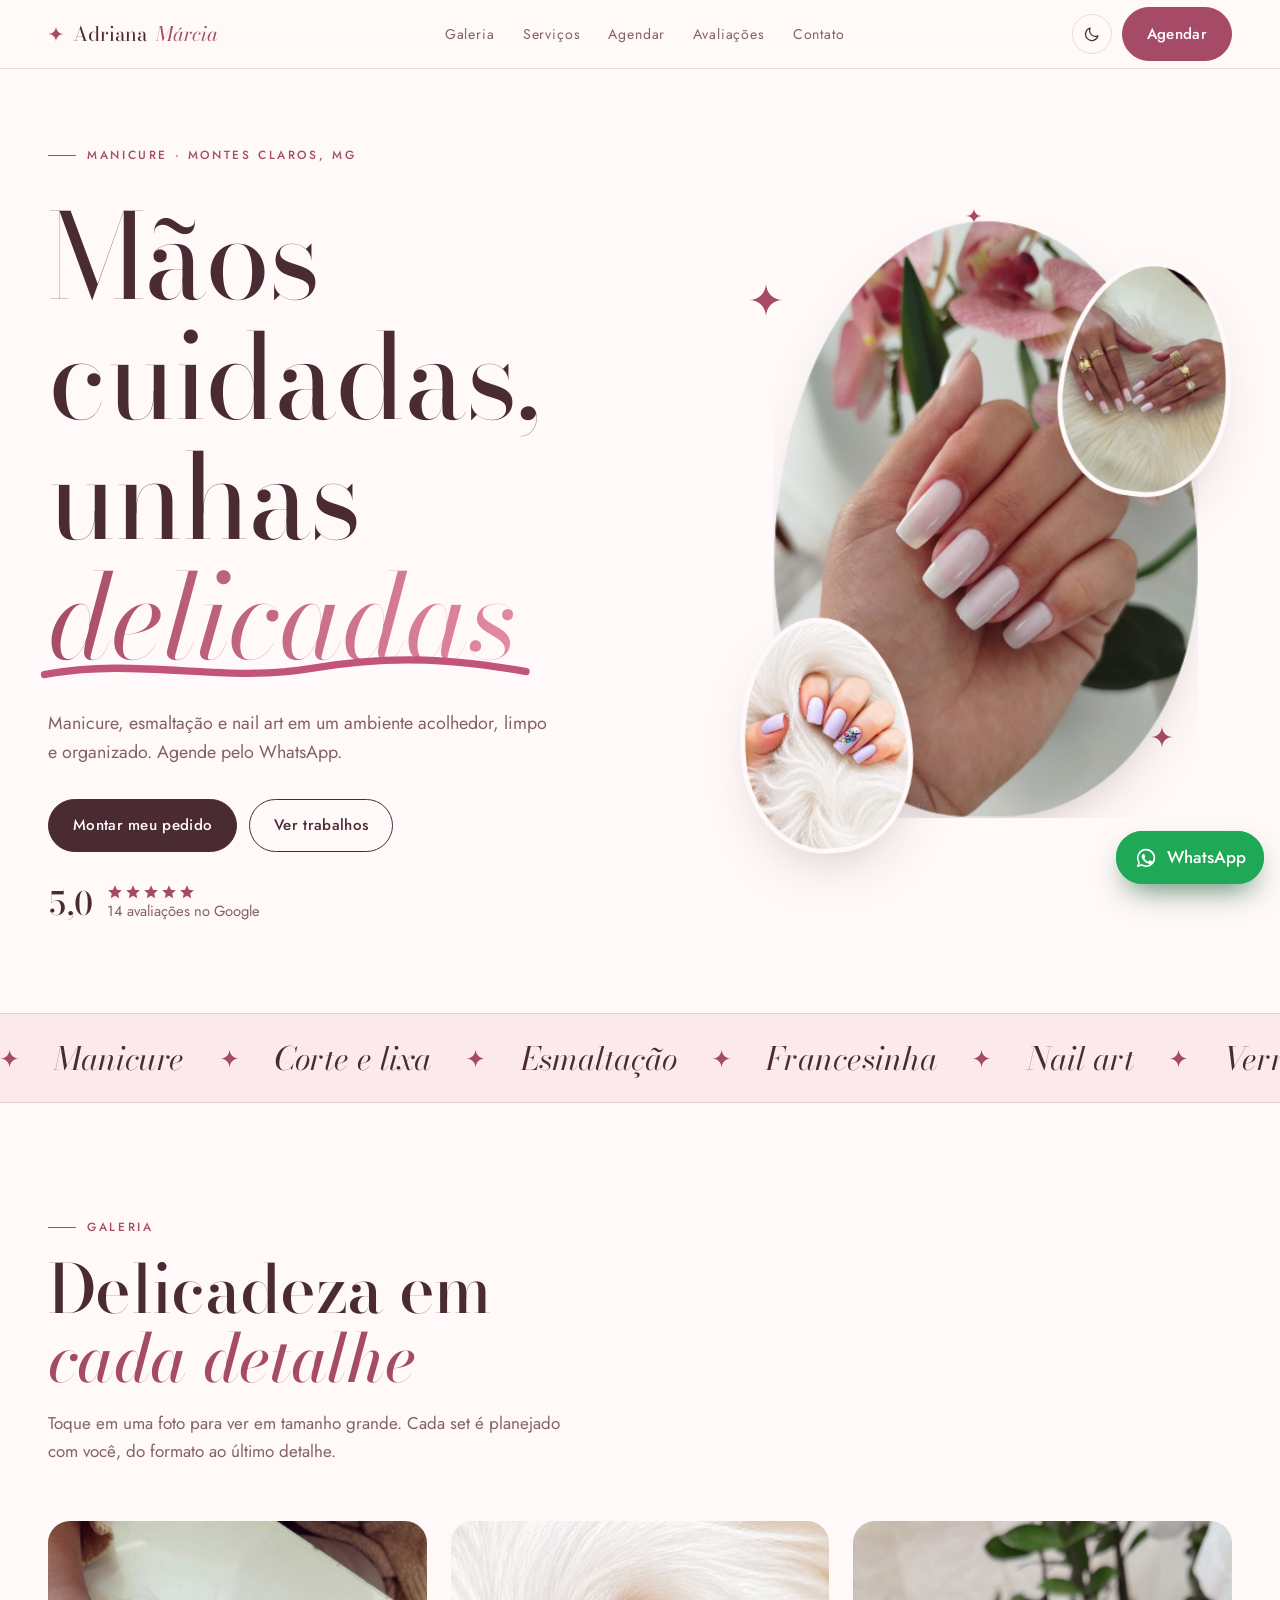
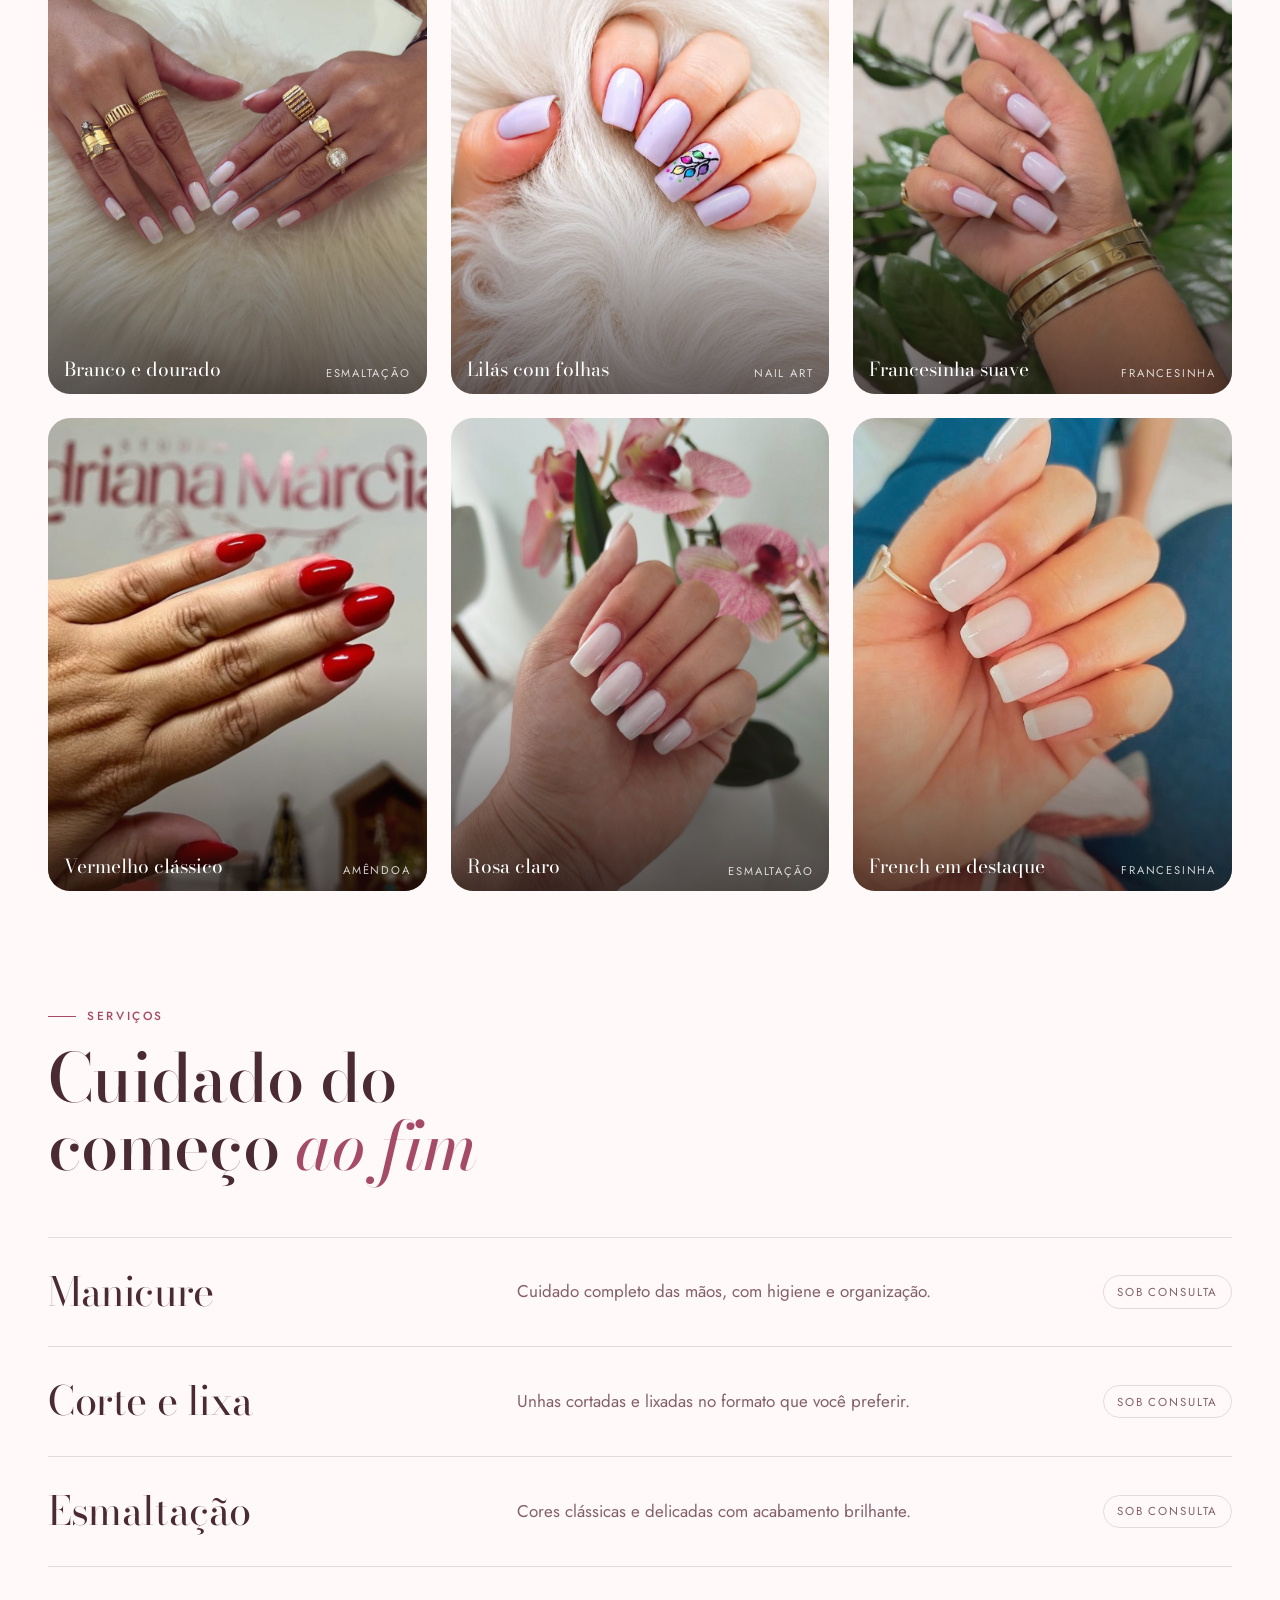
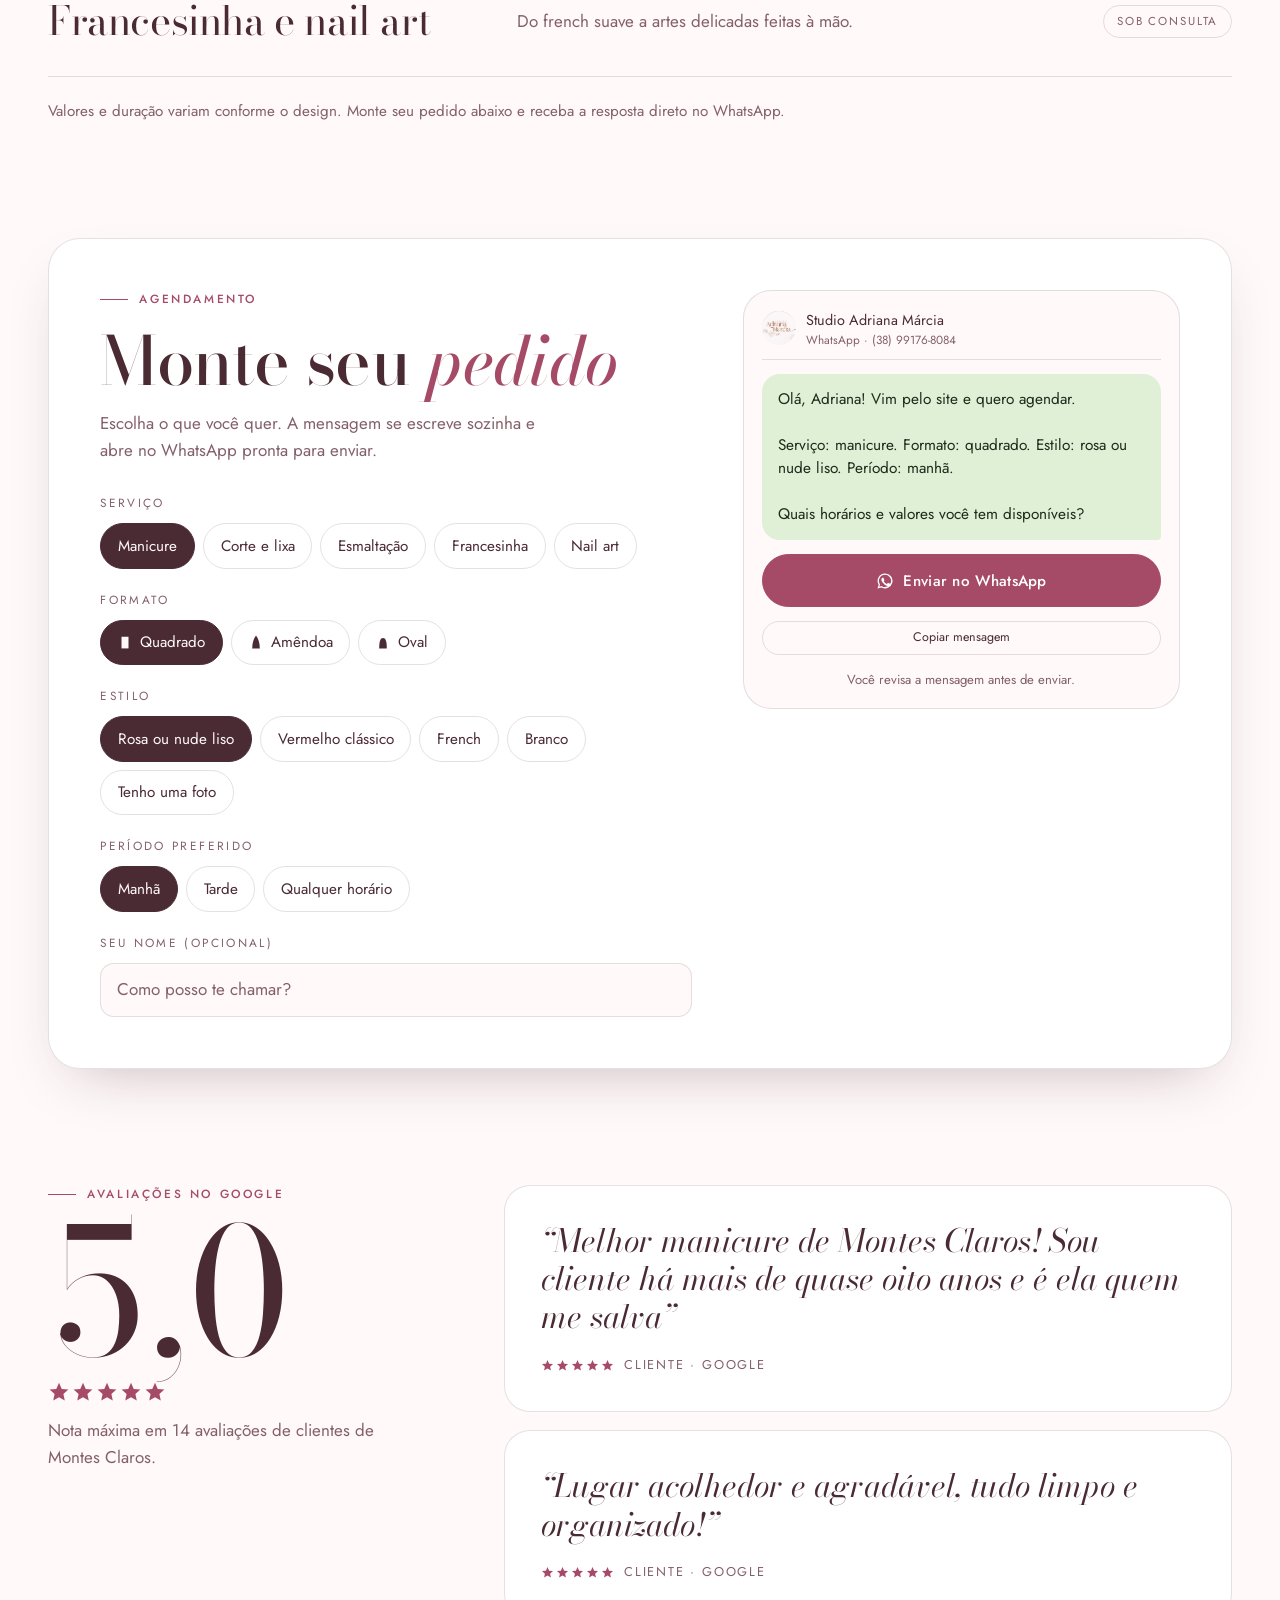
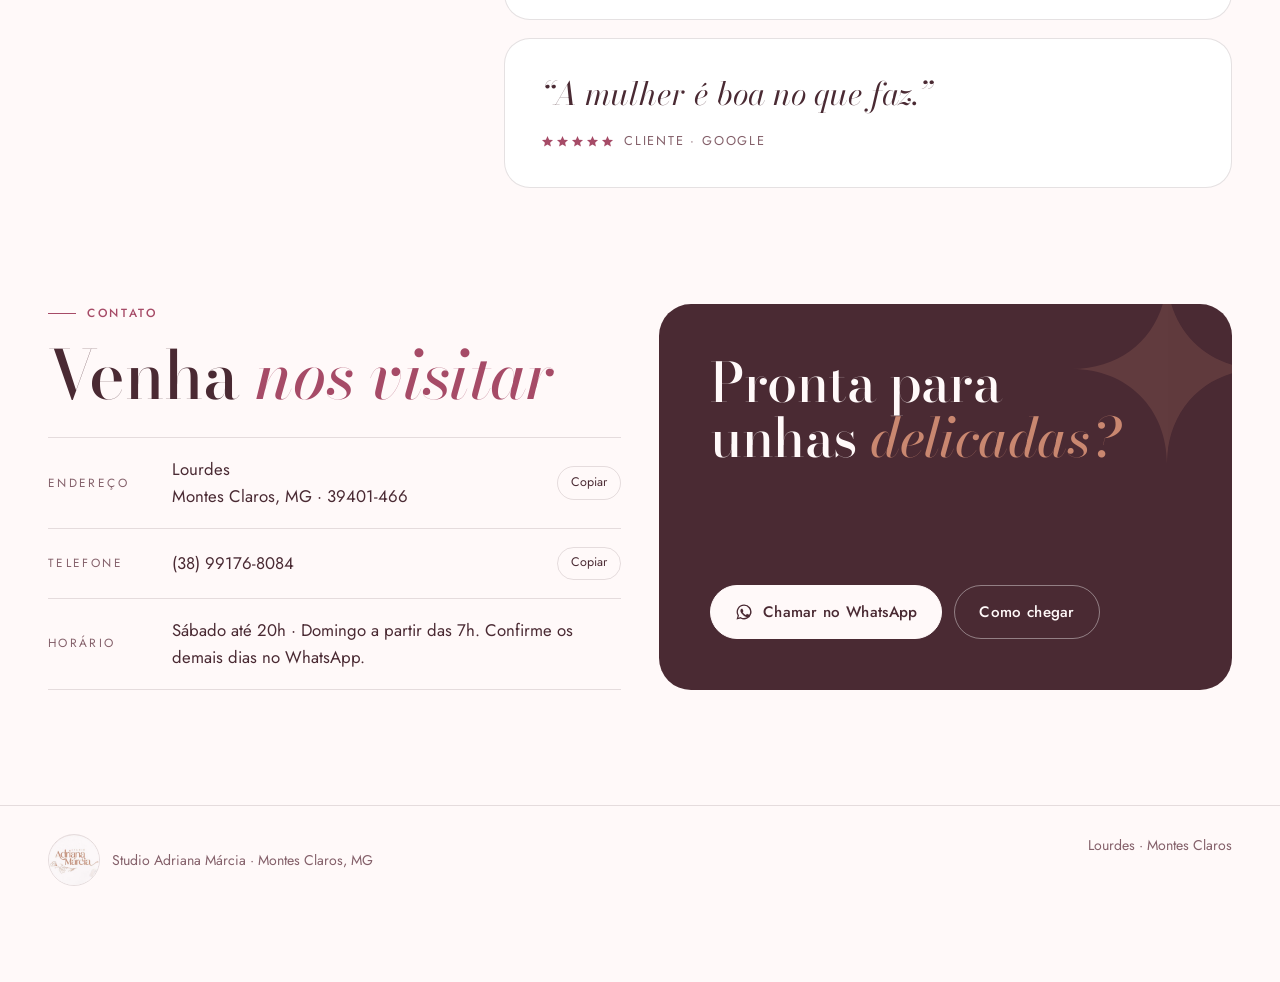
==== adriana-marcia/index.html @ 4bdb889f "Adiciona site Studio Adriana Márcia Co-Authored-By: Claude Sonnet 5.5 <noreply@anthropic.com> Claude" ====
<!doctype html>
<html lang="pt-BR">
<head>
<meta charset="utf-8">
<meta name="viewport" content="width=device-width,initial-scale=1,viewport-fit=cover">
<meta name="description" content="Studio Adriana Márcia em Lourdes, Montes Claros, MG. Manicure, corte e lixa, esmaltação e nail art. Agende pelo WhatsApp.">
<style>:root{color-scheme:light;padding-top:env(safe-area-inset-top,0px);padding-bottom:env(safe-area-inset-bottom,0px)}body{margin:0;font:14px system-ui,sans-serif}img{max-width:100%}[hidden]{display:none!important}</style>
<title>Studio Adriana Márcia</title>
<link rel="preconnect" href="https://fonts.googleapis.com">
<link rel="preconnect" href="https://fonts.gstatic.com" crossorigin>
<link rel="stylesheet" href="https://fonts.googleapis.com/css2?family=Bodoni+Moda:ital,opsz,wght@0,6..96,400..700;1,6..96,400..700&family=Jost:wght@300..600&display=swap">
<style>
/* Layout concept: vitrine editorial em tons de nude e ouro. Hero tipografico com retrato em formato amendoa (o formato das unhas), faixa em movimento, galeria, montador de pedido que abre o WhatsApp, avaliacoes reais e contato. */
:root{
  --bg:#FFF9F9;
  --bg-2:#FBE9EC;
  --card:#FFFFFF;
  --ink:#4A2A33;
  --muted:#84606A;
  --gold:#A64B67;
  --gold-soft:#C98770;
  --red:#C2547A;
  --line:rgba(74,42,51,.14);--ga:#A64B67;--gb:#E58BA6;
  --bubble:#DFF0D6;
  --bubble-ink:#1F2A1B;
  --shadow:0 24px 60px -28px rgba(74,42,51,.35);
  --f-display:'Bodoni Moda','Didot','Bodoni 72',Georgia,serif;
  --f-body:'Jost','Helvetica Neue',Arial,sans-serif;
  --gutter:clamp(16px,4vw,48px);
}
@media (prefers-color-scheme:dark){
  :root:not([data-theme="light"]){
    --bg:#24151A;--bg-2:#301D23;--card:#3A242B;--ink:#FFF3F4;--muted:#D9B9C0;
    --gold:#F0A8BD;--gold-soft:#D79B84;--red:#F08BA8;--line:rgba(255,243,244,.16);--ga:#F7C0CF;--gb:#F08BA8;
    --bubble:#274230;--bubble-ink:#E7F4E4;--shadow:0 24px 60px -28px rgba(0,0,0,.8);
    color-scheme:dark;
  }
}
:root[data-theme="dark"]{
  --bg:#24151A;--bg-2:#301D23;--card:#3A242B;--ink:#FFF3F4;--muted:#D9B9C0;
  --gold:#F0A8BD;--gold-soft:#D79B84;--red:#F08BA8;--line:rgba(255,243,244,.16);--ga:#F7C0CF;--gb:#F08BA8;
  --bubble:#274230;--bubble-ink:#E7F4E4;--shadow:0 24px 60px -28px rgba(0,0,0,.8);
  color-scheme:dark;
}

*{box-sizing:border-box}
html{scroll-behavior:smooth;scroll-padding-top:84px}
body{
  background:var(--bg);color:var(--ink);font-family:var(--f-body);font-size:17px;line-height:1.6;
  padding-inline:var(--gutter);overflow-x:clip;-webkit-font-smoothing:antialiased;
}
img{display:block}
a{color:inherit}
button{font:inherit;color:inherit;cursor:pointer}
:focus-visible{outline:2px solid var(--gold);outline-offset:3px;border-radius:6px}
.wrap{max-width:1200px;margin-inline:auto}
h1,h2,h3{font-family:var(--f-display);font-weight:500;line-height:1.02;margin:0;text-wrap:balance;letter-spacing:-.01em}
p{margin:0;text-wrap:pretty}
.eyebrow{font-size:.74rem;letter-spacing:.22em;text-transform:uppercase;color:var(--gold);font-weight:500;display:flex;align-items:center;gap:.7rem}
.eyebrow::before{content:"";width:28px;height:1px;background:currentColor}
.spark{width:1em;height:1em;fill:currentColor;flex:none}

/* ---------- header ---------- */
.top{
  position:sticky;top:env(safe-area-inset-top,0px);z-index:40;
  margin-inline:calc(var(--gutter) * -1);padding-inline:var(--gutter);
  background:color-mix(in srgb,var(--bg) 84%,transparent);
  -webkit-backdrop-filter:blur(14px);backdrop-filter:blur(14px);
  border-bottom:1px solid var(--line);
}
.top .wrap{display:flex;align-items:center;justify-content:space-between;gap:16px;min-height:68px}
.brand{font-family:var(--f-display);font-size:1.25rem;text-decoration:none;display:flex;align-items:center;gap:.55rem;white-space:nowrap}
.brand i{font-style:italic;color:var(--gold)}
.brand .spark{color:var(--gold);width:.8em;height:.8em}
nav{display:flex;gap:28px}
nav a{text-decoration:none;font-size:.88rem;letter-spacing:.06em;color:var(--muted);transition:color .2s}
nav a:hover{color:var(--ink)}
.actions{display:flex;align-items:center;gap:10px}
.icon-btn{width:40px;height:40px;border-radius:50%;border:1px solid var(--line);background:transparent;display:grid;place-items:center;transition:background .2s,transform .2s}
.icon-btn:hover{background:var(--bg-2);transform:rotate(18deg)}
.icon-btn svg{width:18px;height:18px;fill:none;stroke:currentColor;stroke-width:1.6;stroke-linecap:round;stroke-linejoin:round}
.btn{
  display:inline-flex;align-items:center;justify-content:center;gap:.6rem;
  padding:.85rem 1.5rem;border-radius:999px;border:1px solid var(--ink);
  background:var(--ink);color:var(--bg);text-decoration:none;font-weight:500;font-size:.95rem;letter-spacing:.02em;
  transition:transform .25s,background .25s,color .25s,box-shadow .25s;position:relative;overflow:hidden;
}
.btn:hover{transform:translateY(-2px);box-shadow:0 12px 26px -12px rgba(0,0,0,.5)}
.btn.ghost{background:transparent;color:var(--ink)}
.btn.ghost:hover{background:var(--ink);color:var(--bg)}
.btn.gold{background:var(--gold);border-color:var(--gold);color:#fff}
:root[data-theme="dark"] .btn.gold{color:#201313}
@media (prefers-color-scheme:dark){:root:not([data-theme="light"]) .btn.gold{color:#201313}}
.btn svg{width:18px;height:18px;fill:currentColor}
@media (max-width:760px){nav{display:none}}

/* ---------- hero ---------- */
.hero{
  display:grid;grid-template-columns:1.12fr .88fr;gap:clamp(28px,5vw,80px);align-items:center;
  padding-block:clamp(36px,6vw,84px) clamp(48px,7vw,96px);
}
.hero-copy{display:flex;flex-direction:column;gap:clamp(20px,3vw,32px);min-width:0}
h1{font-size:clamp(3.1rem,9.2vw,8rem);font-weight:400}
h1 em{font-style:italic;color:var(--gold);position:relative;display:inline-block;white-space:nowrap}
h1 em svg{position:absolute;left:-2%;bottom:-.08em;width:104%;height:.3em;overflow:visible;pointer-events:none}
h1 em path{stroke:var(--red);stroke-width:5;fill:none;stroke-linecap:round;stroke-dasharray:420;stroke-dashoffset:420;animation:draw 1.3s .9s cubic-bezier(.6,0,.2,1) forwards}
.lede{max-width:46ch;font-size:1.12rem;color:var(--muted)}
.cta-row{display:flex;flex-wrap:wrap;gap:12px}
.proof{display:flex;align-items:center;gap:14px;flex-wrap:wrap;font-size:.92rem;color:var(--muted)}
.proof b{font-family:var(--f-display);font-size:2rem;font-weight:500;color:var(--ink);line-height:1;font-variant-numeric:tabular-nums}
.stars{display:flex;gap:2px;color:var(--gold)}
.stars svg{width:16px;height:16px;fill:currentColor}

.stage{position:relative;aspect-ratio:4/5.1;width:100%;max-width:500px;justify-self:center;--px:0;--py:0}
.almond{border-radius:50% 50% 46% 46% / 58% 58% 42% 42%;overflow:hidden}
.stage .main{
  position:absolute;inset:0 7% 5% 7%;box-shadow:var(--shadow);background:var(--bg-2);
  transform:translate3d(calc(var(--px) * 8px),calc(var(--py) * 8px),0);
}
.stage .main img{width:100%;height:100%;object-fit:cover;object-position:56% 30%;transform:scale(1.08)}
.stage .main::after{content:"";position:absolute;inset:0;border-radius:inherit;box-shadow:inset 0 0 0 1px rgba(255,255,255,.35)}
.float{
  position:absolute;width:35%;aspect-ratio:3/4.1;border:5px solid var(--bg);box-shadow:var(--shadow);background:var(--bg-2);
  will-change:transform;
}
.float img{width:100%;height:100%;object-fit:cover}
.f1{left:0;bottom:0;transform:translate3d(calc(var(--px) * -18px),calc(var(--p,0) * -46px + var(--py) * -12px),0) rotate(-6deg)}
.f2{right:0;top:7%;transform:translate3d(calc(var(--px) * 18px),calc(var(--p,0) * 34px + var(--py) * 12px),0) rotate(7deg)}
.f1 img{object-position:44% 60%}
.f2 img{object-position:50% 50%}
.twinkle{position:absolute;color:var(--gold);animation:twinkle 3.4s ease-in-out infinite}
.twinkle svg{width:100%;height:100%;fill:currentColor;display:block}
.tw1{width:34px;height:34px;left:2%;top:10%}
.tw2{width:22px;height:22px;right:12%;bottom:16%;animation-delay:1.1s}
.tw3{width:16px;height:16px;left:46%;top:-2%;animation-delay:2s}
@media (max-width:860px){.hero{grid-template-columns:1fr}.stage{max-width:420px}}

/* load-in sequence */
.hero-copy>*{animation:rise .9s cubic-bezier(.2,.7,.2,1) both}
.hero-copy>*:nth-child(1){animation-delay:.05s}
.hero-copy>*:nth-child(2){animation-delay:.18s}
.hero-copy>*:nth-child(3){animation-delay:.34s}
.hero-copy>*:nth-child(4){animation-delay:.46s}
.hero-copy>*:nth-child(5){animation-delay:.58s}
.stage .main{animation:arch 1.3s .15s cubic-bezier(.2,.7,.2,1) both}
.float{animation:pop .9s cubic-bezier(.2,.8,.2,1) both}
.f1{animation-delay:.7s}.f2{animation-delay:.85s}

@keyframes rise{from{opacity:0;transform:translateY(26px)}to{opacity:1;transform:none}}
@keyframes arch{from{opacity:0;clip-path:inset(18% 10% 0 10% round 50%)}to{opacity:1;clip-path:inset(0 0 0 0 round 0)}}
@keyframes pop{from{opacity:0;scale:.7}to{opacity:1;scale:1}}
@keyframes draw{to{stroke-dashoffset:0}}
@keyframes twinkle{0%,100%{opacity:.25;scale:.6;rotate:0deg}50%{opacity:1;scale:1.1;rotate:45deg}}
@keyframes slide{to{transform:translateX(-50%)}}

/* ---------- marquee ---------- */
.band{margin-inline:calc(var(--gutter) * -1);border-block:1px solid var(--line);background:var(--bg-2);overflow:hidden}
.track{display:flex;width:max-content;animation:slide 38s linear infinite}
.band:hover .track{animation-play-state:paused}
.track span{
  display:flex;align-items:center;gap:2.2rem;padding:1.15rem 1.1rem 1.15rem 0;
  font-family:var(--f-display);font-style:italic;font-size:clamp(1.3rem,2.6vw,2rem);white-space:nowrap
}
.track .spark{color:var(--gold);width:.6em;height:.6em}

/* ---------- section scaffolding ---------- */
section{padding-block:clamp(64px,9vw,120px)}
.head{display:flex;flex-direction:column;gap:18px;margin-bottom:clamp(32px,5vw,56px);max-width:760px}
h2{font-size:clamp(2.2rem,5.4vw,4.2rem)}
h2 em{font-style:italic;color:var(--gold)}
.head p{color:var(--muted);max-width:52ch}

/* progressive scroll reveal: always visible at rest, only shifts */
@supports (animation-timeline:view()){
  .reveal{animation:reveal linear backwards;animation-timeline:view();animation-range:entry 0% entry 55%}
}
@keyframes reveal{from{opacity:.35;transform:translateY(40px)}to{opacity:1;transform:none}}

/* ---------- gallery ---------- */
.grid{display:grid;grid-template-columns:repeat(3,minmax(0,1fr));gap:clamp(12px,2vw,24px)}
.tile{
  position:relative;aspect-ratio:4/5;border-radius:22px;overflow:hidden;border:0;padding:0;text-align:left;
  background:var(--bg-2);isolation:isolate;
}
.tile img{width:100%;height:100%;object-fit:cover;transition:transform .9s cubic-bezier(.2,.7,.2,1)}
.tile:hover img{transform:scale(1.07)}
.tile::after{content:"";position:absolute;inset:0;background:linear-gradient(to top,rgba(20,10,10,.72),transparent 48%);z-index:1;opacity:.9;transition:opacity .3s}
.tile figcaption,.tile .cap{
  position:absolute;left:16px;right:16px;bottom:14px;z-index:2;color:#fff;
  display:flex;justify-content:space-between;align-items:flex-end;gap:10px;
  font-family:var(--f-display);font-size:1.2rem;line-height:1.15;
}
.tile .cap small{font-family:var(--f-body);font-size:.7rem;letter-spacing:.16em;text-transform:uppercase;opacity:.8;white-space:nowrap}
.tile.insta{
  background:var(--ink);color:var(--bg);display:flex;flex-direction:column;justify-content:space-between;
  padding:clamp(18px,3vw,32px);text-decoration:none;aspect-ratio:4/5;
}
.tile.insta::after{display:none}
.tile.insta h3{font-size:clamp(1.6rem,3vw,2.3rem);font-weight:400}
.tile.insta h3 em{color:var(--gold-soft)}
.tile.insta .arrow{font-size:2rem;transition:transform .3s;align-self:flex-end}
.tile.insta:hover .arrow{transform:translate(6px,-6px)}
.tile.insta .spark{width:34px;height:34px;color:var(--gold-soft);animation:twinkle 3.4s ease-in-out infinite}
@media (max-width:760px){.grid{grid-template-columns:repeat(2,minmax(0,1fr))}.tile .cap small{display:none}.tile figcaption,.tile .cap{font-size:1rem}}

/* lightbox */
.lb[hidden]{display:none!important}
.lb{position:fixed;inset:0;z-index:80;background:rgba(14,8,8,.9);display:grid;place-items:center;padding:calc(env(safe-area-inset-top,0px) + 20px) 16px calc(env(safe-area-inset-bottom,0px) + 20px)}
.lb-inner{display:flex;flex-direction:column;align-items:center;gap:14px;max-width:min(92vw,720px);max-height:100%;animation:pop .35s ease both}
.lb img{max-width:100%;max-height:calc(100dvh - 190px);border-radius:18px;object-fit:contain}
.lb p{color:#fff;font-family:var(--f-display);font-size:1.3rem;text-align:center}
.lb .ctrl{display:flex;gap:10px}
.lb button{width:46px;height:46px;border-radius:50%;border:1px solid rgba(255,255,255,.35);background:rgba(255,255,255,.08);color:#fff;font-size:1.2rem}
.lb button:hover{background:rgba(255,255,255,.2)}

/* ---------- services ---------- */
.svc{display:flex;flex-direction:column;border-top:1px solid var(--line)}
.row{
  display:grid;grid-template-columns:minmax(0,1.1fr) minmax(0,1.4fr) auto;gap:clamp(12px,3vw,40px);align-items:center;
  padding:clamp(22px,3vw,34px) 0;border-bottom:1px solid var(--line);position:relative;isolation:isolate;
}
.row::before{content:"";position:absolute;inset:0 calc(var(--gutter) * -1);background:var(--bg-2);z-index:-1;transform:scaleY(0);transform-origin:bottom;transition:transform .45s cubic-bezier(.2,.7,.2,1)}
.row:hover::before{transform:scaleY(1)}
.row h3{font-size:clamp(1.6rem,3.2vw,2.5rem);font-weight:400;transition:transform .4s,color .3s}
.row:hover h3{transform:translateX(10px);color:var(--gold)}
.row p{color:var(--muted);max-width:46ch}
.tag{font-size:.72rem;letter-spacing:.16em;text-transform:uppercase;border:1px solid var(--line);border-radius:999px;padding:.4rem .8rem;white-space:nowrap;color:var(--muted)}
.note{margin-top:22px;color:var(--muted);font-size:.95rem}
@media (max-width:760px){.row{grid-template-columns:1fr}.tag{justify-self:start}}

/* ---------- builder ---------- */
.build{
  display:grid;grid-template-columns:minmax(0,1.15fr) minmax(0,.85fr);gap:clamp(24px,4vw,64px);align-items:start;
  background:var(--card);border:1px solid var(--line);border-radius:32px;padding:clamp(20px,4vw,52px);box-shadow:var(--shadow);
}
.build h2{margin-bottom:10px}
.field{border:0;padding:0;margin:0 0 22px;min-width:0}
.field legend,.field label.l{font-size:.74rem;letter-spacing:.2em;text-transform:uppercase;color:var(--muted);margin-bottom:10px;padding:0;display:block}
.chips{display:flex;flex-wrap:wrap;gap:8px}
.chip{position:relative}
.chip input{position:absolute;opacity:0;inset:0;width:100%;height:100%;margin:0;cursor:pointer}
.chip span{
  display:flex;align-items:center;gap:8px;padding:.6rem 1.05rem;border-radius:999px;border:1px solid var(--line);
  font-size:.95rem;transition:all .2s;background:transparent;
}
.chip input:hover+span{border-color:var(--gold)}
.chip input:checked+span{background:var(--ink);color:var(--bg);border-color:var(--ink)}
.chip input:focus-visible+span{outline:2px solid var(--gold);outline-offset:3px}
.chip svg{width:14px;height:20px;fill:currentColor;flex:none}
.text{width:100%;padding:.8rem 1rem;border-radius:14px;border:1px solid var(--line);background:var(--bg);color:var(--ink);font:inherit}
.text::placeholder{color:var(--muted)}
.phone{
  background:var(--bg);border:1px solid var(--line);border-radius:28px;padding:18px;display:flex;flex-direction:column;gap:14px;min-width:0;
  position:sticky;top:96px;
}
.phone .bar{display:flex;align-items:center;gap:10px;font-size:.9rem;padding-bottom:12px;border-bottom:1px solid var(--line)}
.phone .av{width:34px;height:34px;border-radius:50%;background:var(--gold);color:#fff;display:grid;place-items:center;font-family:var(--f-display);font-size:1rem;flex:none}
.phone .bar small{display:block;color:var(--muted);font-size:.74rem;line-height:1.2}
.bubble{
  background:var(--bubble);color:var(--bubble-ink);padding:14px 16px;border-radius:18px 18px 4px 18px;
  font-size:.96rem;line-height:1.5;align-self:flex-end;max-width:100%;overflow-wrap:anywhere;transition:opacity .2s
}
.bubble.swap{opacity:.4}
.phone .btn{width:100%}
.mini{font-size:.82rem;color:var(--muted);text-align:center}
@media (max-width:900px){.build{grid-template-columns:1fr}.phone{position:static}}

/* ---------- reviews ---------- */
.rev{display:grid;grid-template-columns:minmax(0,.7fr) minmax(0,1.3fr);gap:clamp(28px,5vw,80px);align-items:start}
.score{display:flex;flex-direction:column;gap:14px;position:sticky;top:100px}
.score b{font-family:var(--f-display);font-weight:400;font-size:clamp(6rem,15vw,11rem);line-height:.85;font-variant-numeric:tabular-nums}
.score .stars svg{width:22px;height:22px}
.score p{color:var(--muted)}
.quotes{display:flex;flex-direction:column;gap:18px}
.q{background:var(--card);border:1px solid var(--line);border-radius:26px;padding:clamp(22px,3vw,36px);display:flex;flex-direction:column;gap:18px;transition:transform .35s}
.q:nth-child(2){margin-left:clamp(0px,5vw,64px)}
.q:hover{transform:translateY(-4px) rotate(-.4deg)}
.q blockquote{margin:0;font-family:var(--f-display);font-size:clamp(1.35rem,2.6vw,2rem);line-height:1.2;font-style:italic}
.q cite{font-style:normal;font-size:.8rem;letter-spacing:.14em;text-transform:uppercase;color:var(--muted);display:flex;align-items:center;gap:10px}
.q cite .stars svg{width:13px;height:13px}
@media (max-width:860px){.rev{grid-template-columns:1fr}.score{position:static}.q:nth-child(2){margin-left:0}}

/* ---------- contact ---------- */
.contact{display:grid;grid-template-columns:minmax(0,1fr) minmax(0,1fr);gap:clamp(20px,3vw,40px)}
.info{display:flex;flex-direction:column;gap:0;border-top:1px solid var(--line)}
.info div{display:grid;grid-template-columns:110px minmax(0,1fr) auto;gap:14px;align-items:center;padding:18px 0;border-bottom:1px solid var(--line)}
.info dt{font-size:.74rem;letter-spacing:.2em;text-transform:uppercase;color:var(--muted)}
.info dd{margin:0;font-size:1.05rem;overflow-wrap:anywhere}
.copy{border:1px solid var(--line);background:transparent;border-radius:999px;padding:.35rem .8rem;font-size:.78rem;transition:background .2s}
.copy:hover{background:var(--bg-2)}
.big{
  background:var(--ink);color:var(--bg);border-radius:32px;padding:clamp(26px,4vw,52px);display:flex;flex-direction:column;justify-content:space-between;gap:28px;min-width:0;position:relative;overflow:hidden;
}
.big h2{font-size:clamp(2rem,4.4vw,3.4rem)}
.big h2 em{color:var(--gold-soft)}
.big .cta-row .btn.ghost{color:var(--bg);border-color:rgba(255,255,255,.4)}
.big .cta-row .btn.ghost:hover{background:var(--bg);color:var(--ink)}
.big .btn.light{background:var(--bg);color:var(--ink);border-color:var(--bg)}
.big .spark.bg{position:absolute;right:-30px;top:-30px;width:190px;height:190px;color:var(--gold-soft);opacity:.18;animation:spin 24s linear infinite}
@keyframes spin{to{rotate:360deg}}
@media (max-width:860px){.contact{grid-template-columns:1fr}.info div{grid-template-columns:90px minmax(0,1fr) auto}}

footer{border-top:1px solid var(--line);margin-inline:calc(var(--gutter) * -1);padding:28px var(--gutter) 96px;color:var(--muted);font-size:.88rem}
footer .wrap{display:flex;justify-content:space-between;flex-wrap:wrap;gap:10px}

h1 em{color:transparent;background:linear-gradient(95deg,var(--ga),var(--gb));-webkit-background-clip:text;background-clip:text;padding-right:.06em}
.info dd a{text-decoration:underline;text-decoration-color:var(--gold-soft);text-underline-offset:4px}
.q .btn{align-self:flex-start}
.phone .av{overflow:hidden;background:var(--bg-2)}
.phone .av img{width:100%;height:100%;object-fit:cover}
.flogo{width:52px;height:52px;border-radius:50%;object-fit:cover;border:1px solid var(--line)}
.tile.learn{background:var(--bg-2);color:var(--ink);border:1px solid var(--line);display:flex;flex-direction:column;justify-content:space-between;padding:clamp(18px,3vw,32px);text-decoration:none;aspect-ratio:4/5}
.tile.learn::after{display:none}
.tile.learn h3{font-size:clamp(1.5rem,2.8vw,2.2rem);font-weight:400}
.tile.learn h3 em{color:var(--gold)}
.tile.learn .arrow{font-size:2rem;transition:transform .3s;align-self:flex-end}
.tile.learn:hover .arrow{transform:translate(6px,-6px)}
.tile.learn .spark{width:34px;height:34px;color:var(--gold);animation:twinkle 3.4s ease-in-out infinite}
/* floating whatsapp */
.fab{
  position:fixed;right:max(16px,env(safe-area-inset-right,0px));bottom:calc(16px + env(safe-area-inset-bottom,0px));z-index:50;
  display:flex;align-items:center;gap:10px;padding:.8rem 1.15rem;border-radius:999px;background:#1FA855;color:#fff;text-decoration:none;font-weight:500;
  box-shadow:0 14px 30px -10px rgba(10,80,40,.7);transition:transform .25s;
}
.fab:hover{transform:translateY(-3px) scale(1.03)}
.fab svg{width:22px;height:22px;fill:currentColor}
.fab::before{content:"";position:absolute;inset:0;border-radius:inherit;border:2px solid #1FA855;animation:ping 2.6s ease-out infinite}
@keyframes ping{0%{opacity:.8;scale:1}100%{opacity:0;scale:1.35}}
@media (max-width:520px){.fab span{display:none}.fab{padding:.9rem}}

@media (prefers-reduced-motion:reduce){
  *,*::before,*::after{animation-duration:.01ms!important;animation-iteration-count:1!important;animation-delay:0s!important;transition-duration:.01ms!important;scroll-behavior:auto!important}
  .track{animation:none}
  h1 em path{stroke-dashoffset:0}
}
</style>

</head>
<body>
<svg width="0" height="0" style="position:absolute" aria-hidden="true">
  <symbol id="sp" viewBox="0 0 24 24"><path d="M12 0C12 7 17 12 24 12C17 12 12 17 12 24C12 17 7 12 0 12C7 12 12 7 12 0Z"/></symbol>
  <symbol id="st" viewBox="0 0 24 24"><path d="M12 2l3 6.6 7.2.8-5.4 4.9 1.5 7.1L12 17.6 5.7 21.4l1.5-7.1L1.8 9.4l7.2-.8z"/></symbol>
  <symbol id="wa" viewBox="0 0 24 24"><path d="M12.04 2a9.9 9.9 0 0 0-8.5 14.9L2 22l5.25-1.5A9.9 9.9 0 1 0 12.04 2zm0 1.8a8.1 8.1 0 1 1-4.2 15.04l-.3-.18-3.1.9.92-3-.2-.32A8.1 8.1 0 0 1 12.04 3.8zm-3.1 3.9c-.2 0-.5.07-.75.35-.26.28-1 1-1 2.4s1.03 2.8 1.17 3c.15.2 2 3.2 4.95 4.4 2.45.97 2.95.78 3.48.73.53-.05 1.7-.7 1.95-1.37.24-.68.24-1.26.17-1.38-.07-.12-.26-.2-.55-.34-.3-.15-1.7-.84-1.97-.94-.26-.1-.46-.15-.65.15-.2.3-.74.94-.9 1.13-.17.2-.34.22-.63.07-.3-.15-1.22-.45-2.32-1.43-.86-.76-1.44-1.7-1.6-2-.18-.3-.02-.45.13-.6.13-.13.3-.34.43-.5.15-.17.2-.3.3-.5.1-.2.05-.37-.03-.52-.07-.15-.65-1.6-.9-2.18-.23-.56-.47-.48-.65-.49z"/></symbol>
</svg>

<header class="top">
  <div class="wrap">
    <a class="brand" href="#topo" aria-label="Studio Adriana Márcia"><svg class="spark"><use href="#sp"/></svg>Adriana <i>Márcia</i></a>
    <nav aria-label="Seções">
      <a href="#galeria">Galeria</a>
      <a href="#servicos">Serviços</a>
      <a href="#agendar">Agendar</a>
      <a href="#avaliacoes">Avaliações</a>
      <a href="#contato">Contato</a>
    </nav>
    <div class="actions">
      <button class="icon-btn" id="theme" aria-label="Alternar tema claro e escuro" type="button">
        <svg viewBox="0 0 24 24"><path d="M20 14.5A8 8 0 0 1 9.5 4 8.5 8.5 0 1 0 20 14.5z"/></svg>
      </button>
      <a class="btn gold" href="#agendar">Agendar</a>
    </div>
  </div>
</header>

<main id="topo">
  <div class="wrap hero">
    <div class="hero-copy">
      <div class="eyebrow">Manicure · Montes Claros, MG</div>
      <h1>Mãos cuidadas, unhas <em>delicadas<svg viewBox="0 0 400 24" preserveAspectRatio="none" aria-hidden="true"><path d="M4 16C80 4 150 22 220 12S340 6 396 14"/></svg></em></h1>
      <p class="lede">Manicure, esmaltação e nail art em um ambiente acolhedor, limpo e organizado. Agende pelo WhatsApp.</p>
      <div class="cta-row">
        <a class="btn" href="#agendar">Montar meu pedido</a>
        <a class="btn ghost" href="#galeria">Ver trabalhos</a>
      </div>
      <div class="proof">
        <b id="count" data-to="5.0">5,0</b>
        <div>
          <div class="stars" aria-label="5 estrelas"><svg><use href="#st"/></svg><svg><use href="#st"/></svg><svg><use href="#st"/></svg><svg><use href="#st"/></svg><svg><use href="#st"/></svg></div>
          14 avaliações no Google
        </div>
      </div>
    </div>

    <div class="stage" id="stage">
      <div class="twinkle tw1"><svg><use href="#sp"/></svg></div>
      <div class="twinkle tw2"><svg><use href="#sp"/></svg></div>
      <div class="twinkle tw3"><svg><use href="#sp"/></svg></div>
      <div class="main almond"><img src="img/rosa-claro.jpg" alt="Unhas em rosa claro entre orquídeas" style="object-position:50% 55%;transform:scale(1.05)" fetchpriority="high"></div>
      <div class="float f1 almond"><img src="img/lilas-folhas.jpg" alt="Unhas lilás com arte de folhas coloridas" style="object-position:50% 55%"></div>
      <div class="float f2 almond"><img src="img/branco-dourado.jpg" alt="Unhas brancas com anéis dourados" style="object-position:50% 55%"></div>
    </div>
  </div>

  <div class="band" aria-hidden="true">
    <div class="track"><span><svg class="spark"><use href="#sp"/></svg>Manicure<svg class="spark"><use href="#sp"/></svg>Corte e lixa<svg class="spark"><use href="#sp"/></svg>Esmaltação<svg class="spark"><use href="#sp"/></svg>Francesinha<svg class="spark"><use href="#sp"/></svg>Nail art<svg class="spark"><use href="#sp"/></svg>Vermelho clássico</span><span><svg class="spark"><use href="#sp"/></svg>Manicure<svg class="spark"><use href="#sp"/></svg>Corte e lixa<svg class="spark"><use href="#sp"/></svg>Esmaltação<svg class="spark"><use href="#sp"/></svg>Francesinha<svg class="spark"><use href="#sp"/></svg>Nail art<svg class="spark"><use href="#sp"/></svg>Vermelho clássico</span></div>
  </div>

  <section id="galeria">
    <div class="wrap">
      <div class="head reveal">
        <div class="eyebrow">Galeria</div>
        <h2>Delicadeza em <em>cada detalhe</em></h2>
        <p>Toque em uma foto para ver em tamanho grande. Cada set é planejado com você, do formato ao último detalhe.</p>
      </div>
      <div class="grid" id="grid">
        <button class="tile reveal" type="button" data-cap="Branco clássico com toque dourado">
          <img src="img/branco-dourado.jpg" alt="Unhas brancas com anéis dourados" style="object-position:50% 55%" loading="lazy">
          <span class="cap"><span>Branco e dourado</span><small>Esmaltação</small></span>
        </button>
        <button class="tile reveal" type="button" data-cap="Lilás com arte de folhas coloridas">
          <img src="img/lilas-folhas.jpg" alt="Unhas lilás com folhas coloridas" style="object-position:50% 55%" loading="lazy">
          <span class="cap"><span>Lilás com folhas</span><small>Nail art</small></span>
        </button>
        <button class="tile reveal" type="button" data-cap="French delicado e elegante">
          <img src="img/french-suave.jpg" alt="Francesinha suave sobre folhagem" style="object-position:50% 55%" loading="lazy">
          <span class="cap"><span>Francesinha suave</span><small>Francesinha</small></span>
        </button>
        <button class="tile reveal" type="button" data-cap="Vermelho intenso em formato amêndoa">
          <img src="img/vermelho-studio.jpg" alt="Unhas vermelhas amêndoa no studio" style="object-position:50% 55%" loading="lazy">
          <span class="cap"><span>Vermelho clássico</span><small>Amêndoa</small></span>
        </button>
        <button class="tile reveal" type="button" data-cap="Rosa claro com acabamento brilhante">
          <img src="img/rosa-claro.jpg" alt="Unhas rosa claro com orquídeas" style="object-position:50% 55%" loading="lazy">
          <span class="cap"><span>Rosa claro</span><small>Esmaltação</small></span>
        </button>
        <button class="tile reveal" type="button" data-cap="Francesinha com acabamento impecável">
          <img src="img/french-azul.jpg" alt="Francesinha sobre fundo azul" style="object-position:50% 55%" loading="lazy">
          <span class="cap"><span>French em destaque</span><small>Francesinha</small></span>
        </button>
      </div>
    </div>
  </section>

  <section id="servicos" style="padding-top:0">
    <div class="wrap">
      <div class="head reveal">
        <div class="eyebrow">Serviços</div>
        <h2>Cuidado do começo <em>ao fim</em></h2>
      </div>
      <div class="svc">
        <div class="row reveal">
          <h3>Manicure</h3>
          <p>Cuidado completo das mãos, com higiene e organização.</p>
          <span class="tag">Sob consulta</span>
        </div>
        <div class="row reveal">
          <h3>Corte e lixa</h3>
          <p>Unhas cortadas e lixadas no formato que você preferir.</p>
          <span class="tag">Sob consulta</span>
        </div>
        <div class="row reveal">
          <h3>Esmaltação</h3>
          <p>Cores clássicas e delicadas com acabamento brilhante.</p>
          <span class="tag">Sob consulta</span>
        </div>
        <div class="row reveal">
          <h3>Francesinha e nail art</h3>
          <p>Do french suave a artes delicadas feitas à mão.</p>
          <span class="tag">Sob consulta</span>
        </div>
      </div>
      <p class="note">Valores e duração variam conforme o design. Monte seu pedido abaixo e receba a resposta direto no WhatsApp.</p>
    </div>
  </section>

  <section id="agendar" style="padding-top:0">
    <div class="wrap">
      <form class="build reveal" id="form" autocomplete="off">
        <div>
          <div class="eyebrow" style="margin-bottom:18px">Agendamento</div>
          <h2>Monte seu <em>pedido</em></h2>
          <p style="color:var(--muted);margin:14px 0 30px;max-width:46ch">Escolha o que você quer. A mensagem se escreve sozinha e abre no WhatsApp pronta para enviar.</p>

          <fieldset class="field">
            <legend>Serviço</legend>
            <div class="chips">
              <label class="chip"><input type="radio" name="svc" value="manicure" checked><span>Manicure</span></label>
              <label class="chip"><input type="radio" name="svc" value="corte e lixa"><span>Corte e lixa</span></label>
              <label class="chip"><input type="radio" name="svc" value="esmaltação"><span>Esmaltação</span></label>
              <label class="chip"><input type="radio" name="svc" value="francesinha"><span>Francesinha</span></label>
              <label class="chip"><input type="radio" name="svc" value="nail art"><span>Nail art</span></label>
            </div>
          </fieldset>

          <fieldset class="field">
            <legend>Formato</legend>
            <div class="chips">
              <label class="chip"><input type="radio" name="shape" value="quadrado" checked><span><svg viewBox="0 0 24 24"><path d="M6 3h12v20H6z"/></svg>Quadrado</span></label>
              <label class="chip"><input type="radio" name="shape" value="amêndoa"><span><svg viewBox="0 0 24 24"><path d="M12 1C16 6 18.5 14 18.5 23h-13C5.5 14 8 6 12 1z"/></svg>Amêndoa</span></label>
              <label class="chip"><input type="radio" name="shape" value="oval"><span><svg viewBox="0 0 24 24"><path d="M12 5c4.4 0 6.5 5 6.5 18h-13C5.5 10 7.6 5 12 5z"/></svg>Oval</span></label>
            </div>
          </fieldset>

          <fieldset class="field">
            <legend>Estilo</legend>
            <div class="chips">
              <label class="chip"><input type="radio" name="style" value="rosa ou nude liso" checked><span>Rosa ou nude liso</span></label>
              <label class="chip"><input type="radio" name="style" value="vermelho clássico"><span>Vermelho clássico</span></label>
              <label class="chip"><input type="radio" name="style" value="french"><span>French</span></label>
              <label class="chip"><input type="radio" name="style" value="branco"><span>Branco</span></label>
              <label class="chip"><input type="radio" name="style" value="uma referência que vou enviar"><span>Tenho uma foto</span></label>
            </div>
          </fieldset>

          <fieldset class="field">
            <legend>Período preferido</legend>
            <div class="chips">
              <label class="chip"><input type="radio" name="when" value="manhã" checked><span>Manhã</span></label>
              <label class="chip"><input type="radio" name="when" value="tarde"><span>Tarde</span></label>
              <label class="chip"><input type="radio" name="when" value="qualquer horário"><span>Qualquer horário</span></label>
            </div>
          </fieldset>

          <div class="field" style="margin-bottom:0">
            <label class="l" for="nome">Seu nome (opcional)</label>
            <input class="text" id="nome" name="nome" type="text" placeholder="Como posso te chamar?" maxlength="40">
          </div>
        </div>

        <aside class="phone" aria-live="polite">
          <div class="bar"><div class="av"><img src="img/logo.jpg" alt=""></div><div>Studio Adriana Márcia<small>WhatsApp · (38) 99176-8084</small></div></div>
          <div class="bubble" id="bubble"></div>
          <a class="btn gold" id="send" href="#" target="_blank" rel="noopener"><svg><use href="#wa"/></svg>Enviar no WhatsApp</a>
          <button class="copy" type="button" id="copymsg">Copiar mensagem</button>
          <p class="mini">Você revisa a mensagem antes de enviar.</p>
        </aside>
      </form>
    </div>
  </section>

  <section id="avaliacoes" style="padding-top:0">
    <div class="wrap rev">
      <div class="score reveal">
        <div class="eyebrow">Avaliações no Google</div>
        <b>5,0</b>
        <div class="stars" aria-label="5 estrelas"><svg><use href="#st"/></svg><svg><use href="#st"/></svg><svg><use href="#st"/></svg><svg><use href="#st"/></svg><svg><use href="#st"/></svg></div>
        <p>Nota máxima em 14 avaliações de clientes de Montes Claros.</p>
      </div>
      <div class="quotes">
        <figure class="q reveal" style="margin:0">
          <blockquote>“Melhor manicure de Montes Claros! Sou cliente há mais de quase oito anos e é ela quem me salva”</blockquote>
          <cite><span class="stars"><svg><use href="#st"/></svg><svg><use href="#st"/></svg><svg><use href="#st"/></svg><svg><use href="#st"/></svg><svg><use href="#st"/></svg></span>Cliente · Google</cite>
        </figure>
        <figure class="q reveal" style="margin:0">
          <blockquote>“Lugar acolhedor e agradável, tudo limpo e organizado!”</blockquote>
          <cite><span class="stars"><svg><use href="#st"/></svg><svg><use href="#st"/></svg><svg><use href="#st"/></svg><svg><use href="#st"/></svg><svg><use href="#st"/></svg></span>Cliente · Google</cite>
        </figure>
        <figure class="q reveal" style="margin:0">
          <blockquote>“A mulher é boa no que faz.”</blockquote>
          <cite><span class="stars"><svg><use href="#st"/></svg><svg><use href="#st"/></svg><svg><use href="#st"/></svg><svg><use href="#st"/></svg><svg><use href="#st"/></svg></span>Cliente · Google</cite>
        </figure>
      </div>
    </div>
  </section>

  <section id="contato" style="padding-top:0">
    <div class="wrap contact">
      <div class="reveal">
        <div class="head" style="margin-bottom:28px">
          <div class="eyebrow">Contato</div>
          <h2>Venha <em>nos visitar</em></h2>
        </div>
        <dl class="info" style="margin:0">
          <div><dt>Endereço</dt><dd id="addr">Lourdes<br>Montes Claros, MG · 39401-466</dd><button class="copy" type="button" data-copy="Lourdes, Montes Claros - MG, 39401-466">Copiar</button></div>
          <div><dt>Telefone</dt><dd>(38) 99176-8084</dd><button class="copy" type="button" data-copy="(38) 99176-8084">Copiar</button></div>
          <div><dt>Horário</dt><dd>Sábado até 20h · Domingo a partir das 7h. Confirme os demais dias no WhatsApp.</dd><span></span></div>
          
        </dl>
      </div>
      <div class="big reveal">
        <svg class="spark bg" aria-hidden="true"><use href="#sp"/></svg>
        <h2>Pronta para unhas <em>delicadas?</em></h2>
        <div class="cta-row">
          <a class="btn light" id="wa2" href="https://wa.me/5538991768084" target="_blank" rel="noopener"><svg><use href="#wa"/></svg>Chamar no WhatsApp</a>
          <a class="btn ghost" href="https://www.google.com/maps/search/?api=1&query=Studio+Adriana+M%C3%A1rcia+Lourdes+Montes+Claros" target="_blank" rel="noopener">Como chegar</a>
        </div>
      </div>
    </div>
  </section>
</main>

<footer>
  <div class="wrap"><span style="display:flex;align-items:center;gap:12px"><img class="flogo" src="img/logo.jpg" alt="Logo Studio Adriana Márcia">Studio Adriana Márcia · Montes Claros, MG</span><span>Lourdes · Montes Claros</span></div>
</footer>

<a class="fab" href="https://wa.me/5538991768084" target="_blank" rel="noopener" aria-label="Chamar no WhatsApp"><svg><use href="#wa"/></svg><span>WhatsApp</span></a>

<div class="lb" id="lb" role="dialog" aria-modal="true" aria-label="Foto ampliada" hidden>
  <div class="lb-inner">
    <img id="lbimg" alt="">
    <p id="lbcap"></p>
    <div class="ctrl">
      <button type="button" id="lbprev" aria-label="Foto anterior">←</button>
      <button type="button" id="lbclose" aria-label="Fechar">✕</button>
      <button type="button" id="lbnext" aria-label="Próxima foto">→</button>
    </div>
  </div>
</div>

<script>
(function(){
  var root=document.documentElement;
  var reduce=window.matchMedia('(prefers-reduced-motion: reduce)').matches;

  /* theme toggle */
  try{var saved=localStorage.getItem('am-theme');if(saved)root.setAttribute('data-theme',saved);}catch(e){}
  document.getElementById('theme').addEventListener('click',function(){
    var dark=root.getAttribute('data-theme')==='dark'||(!root.getAttribute('data-theme')&&window.matchMedia('(prefers-color-scheme: dark)').matches);
    var next=dark?'light':'dark';
    root.setAttribute('data-theme',next);
    try{localStorage.setItem('am-theme',next);}catch(e){}
  });

  /* hero parallax + pointer tilt */
  var stage=document.getElementById('stage');
  if(stage&&!reduce){
    var ticking=false;
    function onScroll(){
      if(ticking)return;ticking=true;
      requestAnimationFrame(function(){
        var r=stage.getBoundingClientRect();
        var p=Math.max(-1,Math.min(1,(window.innerHeight/2-(r.top+r.height/2))/window.innerHeight));
        stage.style.setProperty('--p',p.toFixed(3));
        ticking=false;
      });
    }
    window.addEventListener('scroll',onScroll,{passive:true});onScroll();
    stage.addEventListener('pointermove',function(e){
      var r=stage.getBoundingClientRect();
      stage.style.setProperty('--px',(((e.clientX-r.left)/r.width)-.5).toFixed(3));
      stage.style.setProperty('--py',(((e.clientY-r.top)/r.height)-.5).toFixed(3));
    });
    stage.addEventListener('pointerleave',function(){stage.style.setProperty('--px',0);stage.style.setProperty('--py',0);});
  }

  /* rating count-up */
  var c=document.getElementById('count');
  if(c&&!reduce){
    var t0=null,to=parseFloat(c.dataset.to);
    function step(t){
      if(!t0)t0=t;var k=Math.min(1,(t-t0)/1300);
      var v=to*(1-Math.pow(1-k,3));
      c.textContent=v.toFixed(1).replace('.',',');
      if(k<1)requestAnimationFrame(step);
    }
    requestAnimationFrame(step);
  }

  /* lightbox */
  var tiles=[].slice.call(document.querySelectorAll('#grid .tile[data-cap]'));
  var lb=document.getElementById('lb'),lbimg=document.getElementById('lbimg'),lbcap=document.getElementById('lbcap');
  var idx=0,lastFocus=null;
  function show(i){
    idx=(i+tiles.length)%tiles.length;
    var im=tiles[idx].querySelector('img');
    lbimg.src=im.getAttribute('src');lbimg.alt=im.alt;lbcap.textContent=tiles[idx].dataset.cap;
  }
  function open(i){lastFocus=document.activeElement;show(i);lb.hidden=false;document.getElementById('lbclose').focus();}
  function close(){lb.hidden=true;if(lastFocus)lastFocus.focus();}
  tiles.forEach(function(t,i){t.addEventListener('click',function(){open(i);});});
  document.getElementById('lbclose').addEventListener('click',close);
  document.getElementById('lbprev').addEventListener('click',function(){show(idx-1);});
  document.getElementById('lbnext').addEventListener('click',function(){show(idx+1);});
  lb.addEventListener('click',function(e){if(e.target===lb)close();});
  document.addEventListener('keydown',function(e){
    if(lb.hidden)return;
    if(e.key==='Escape')close();
    if(e.key==='ArrowLeft')show(idx-1);
    if(e.key==='ArrowRight')show(idx+1);
  });

  /* order builder -> whatsapp */
  var form=document.getElementById('form'),bubble=document.getElementById('bubble'),send=document.getElementById('send'),wa2=document.getElementById('wa2');
  var PHONE='5538991768084';
  var msg='';
  function val(n){var el=form.querySelector('input[name="'+n+'"]:checked');return el?el.value:'';}
  function build(){
    var nome=form.nome.value.trim();
    var hello='Olá, Adriana!'+(nome?' Aqui é '+nome+'.':'')+' Vim pelo site e quero agendar.';
    var body='Serviço: '+val('svc')+'. Formato: '+val('shape')+'. Estilo: '+val('style')+'. Período: '+val('when')+'.';
    msg=hello+'\n\n'+body+'\n\nQuais horários e valores você tem disponíveis?';
    bubble.textContent=msg;
    bubble.style.whiteSpace='pre-line';
    var url='https://wa.me/'+PHONE+'?text='+encodeURIComponent(msg);
    send.href=url;
    wa2.href='https://wa.me/'+PHONE+'?text='+encodeURIComponent(hello);
  }
  form.addEventListener('input',function(){
    bubble.classList.add('swap');build();
    setTimeout(function(){bubble.classList.remove('swap');},120);
  });
  form.addEventListener('submit',function(e){e.preventDefault();});
  build();

  /* copy helpers */
  function copy(text,btn){
    var label=btn.textContent;
    function done(){btn.textContent='Copiado';setTimeout(function(){btn.textContent=label;},1600);}
    function fallback(){
      var ta=document.createElement('textarea');ta.value=text;ta.style.position='fixed';ta.style.opacity='0';
      document.body.appendChild(ta);ta.select();
      try{document.execCommand('copy');done();}catch(e){btn.textContent='Selecione e copie';}
      document.body.removeChild(ta);
    }
    if(navigator.clipboard&&navigator.clipboard.writeText){navigator.clipboard.writeText(text).then(done,fallback);}else{fallback();}
  }
  document.getElementById('copymsg').addEventListener('click',function(){copy(msg,this);});
  [].forEach.call(document.querySelectorAll('[data-copy]'),function(b){b.addEventListener('click',function(){copy(b.dataset.copy,b);});});
})();
</script>
</body>
</html>
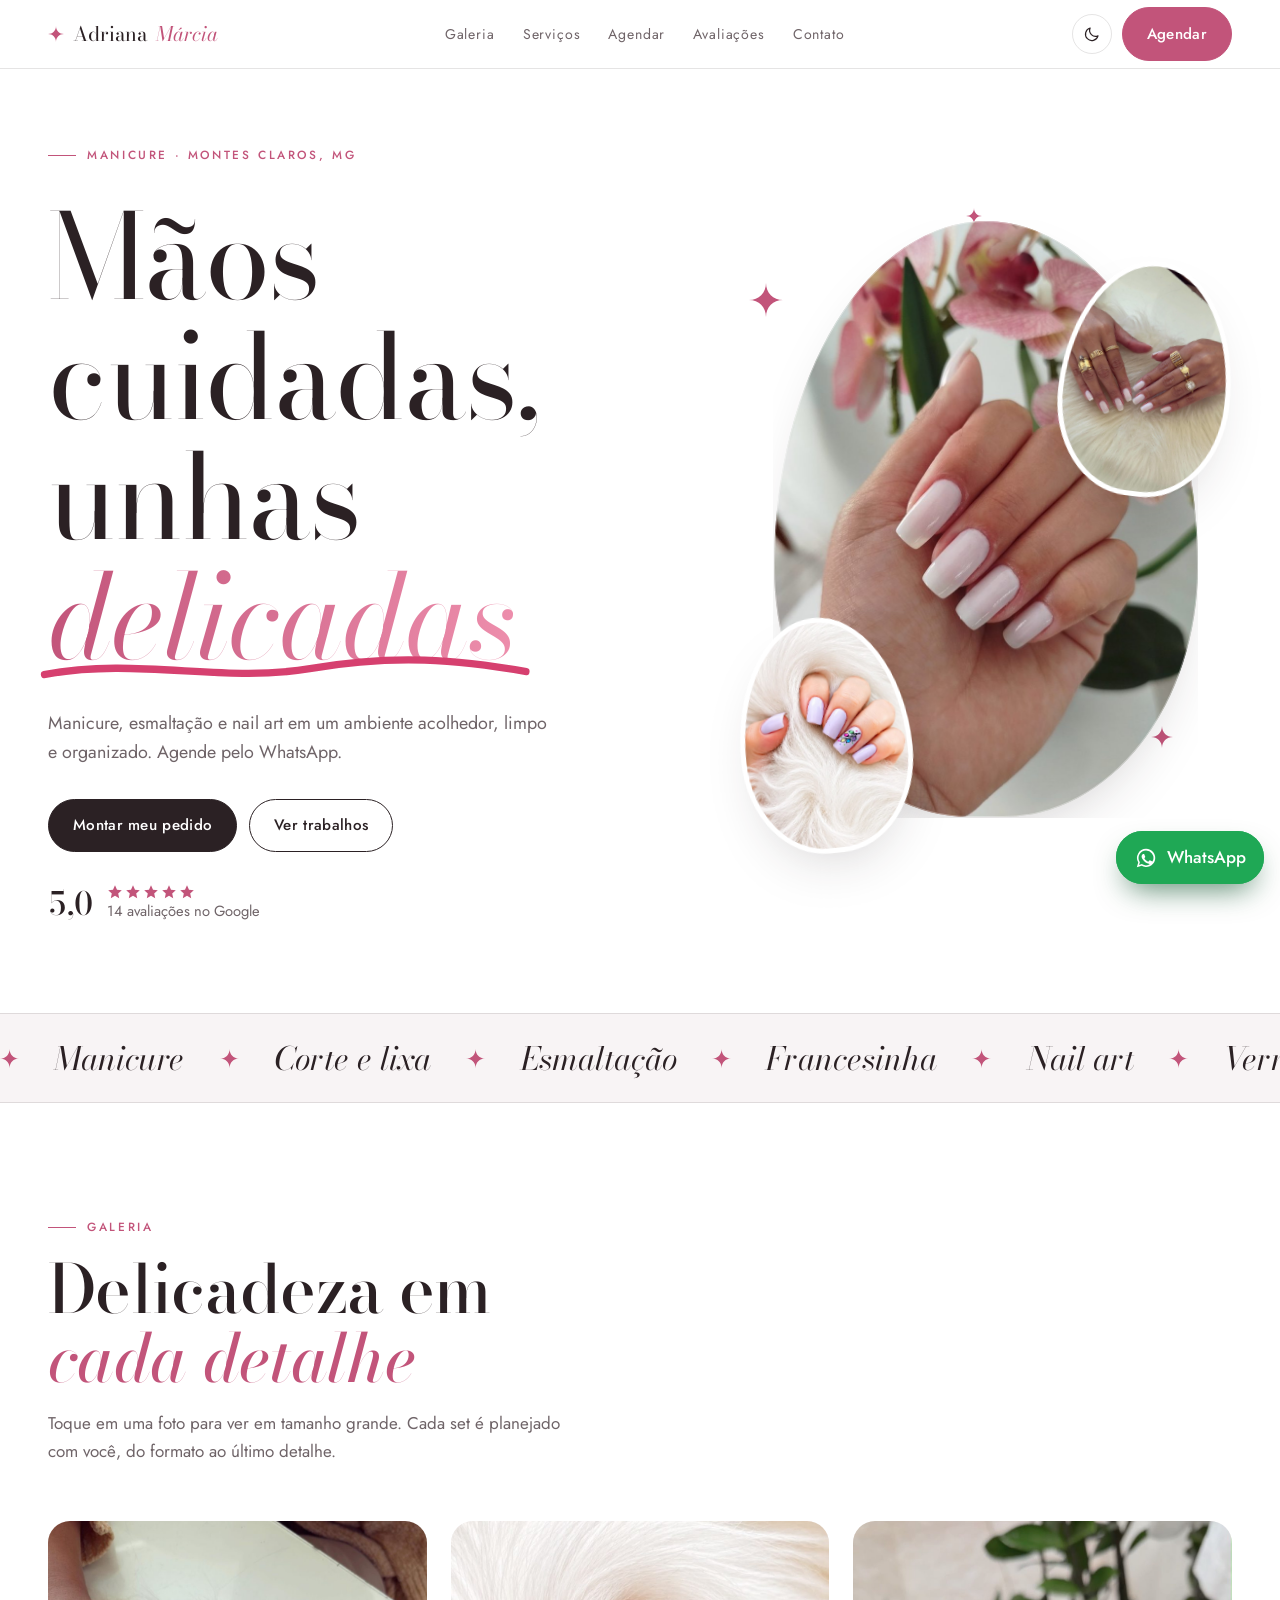
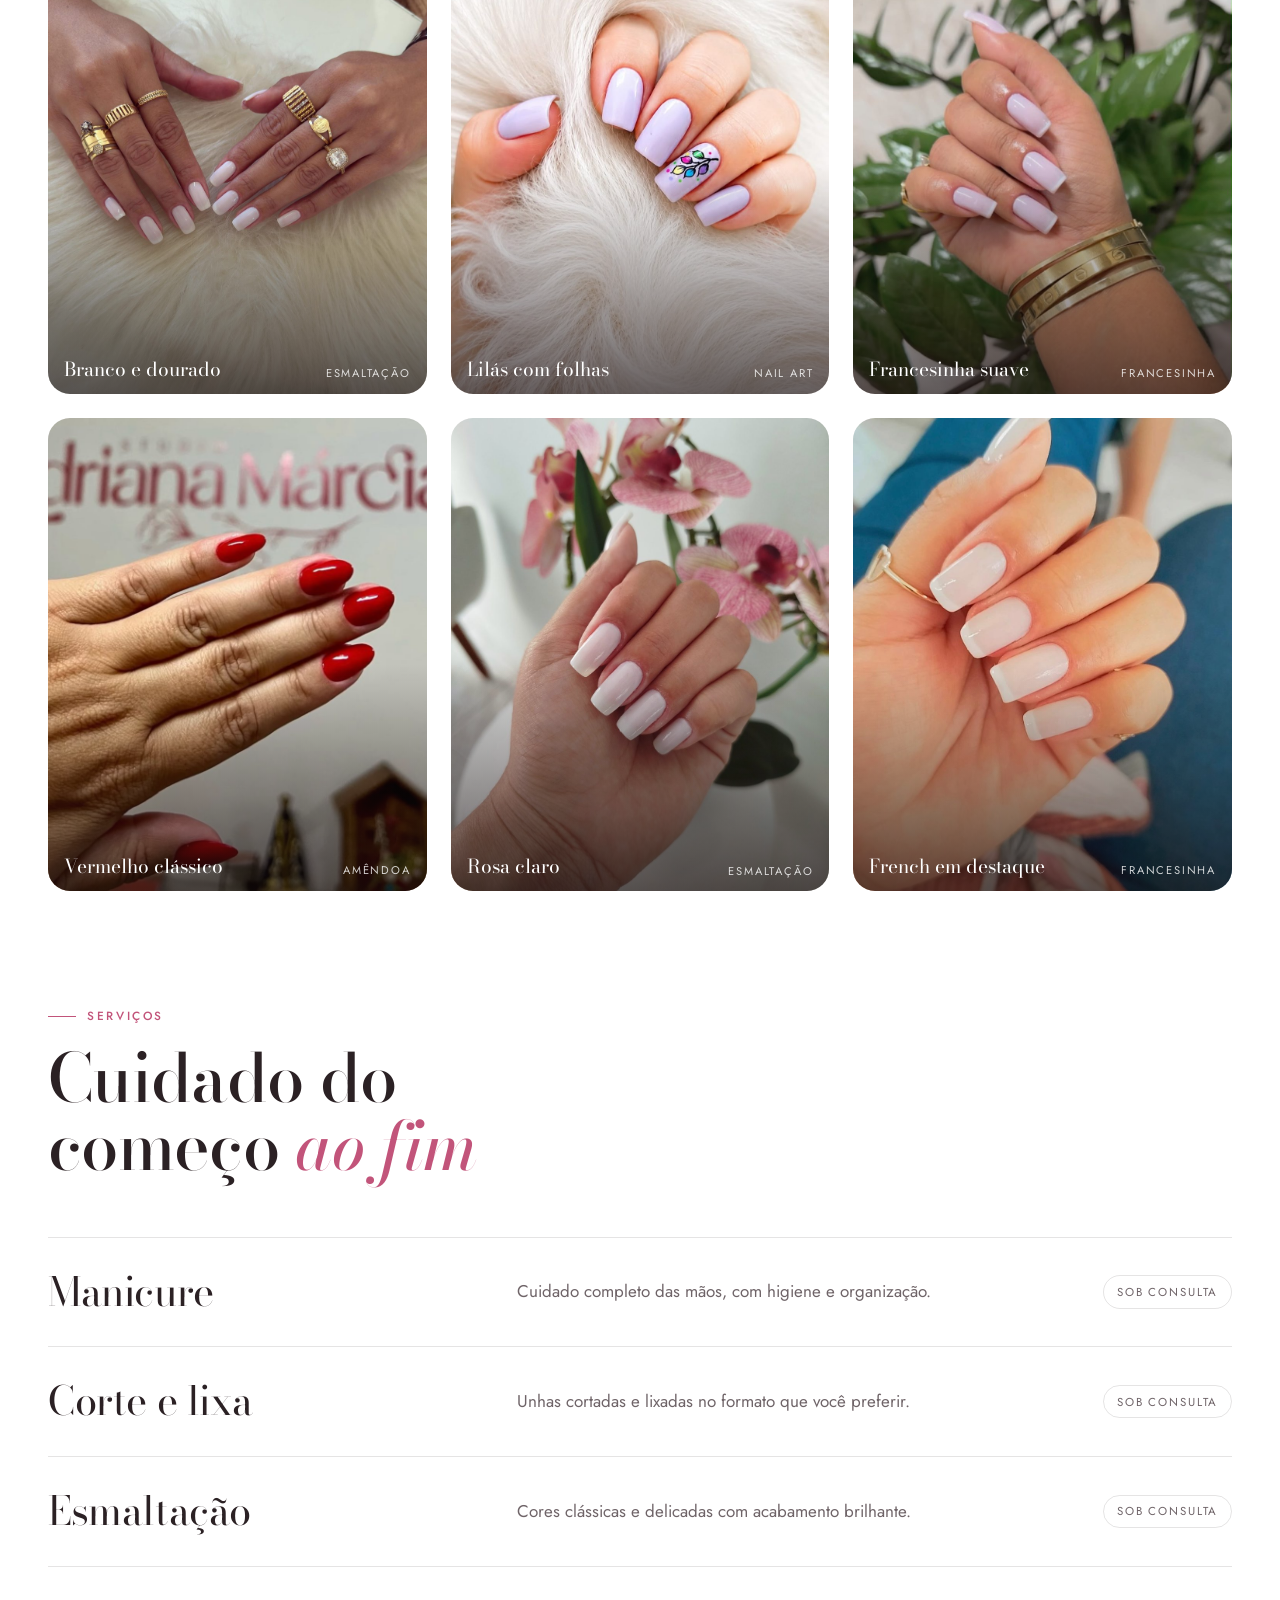
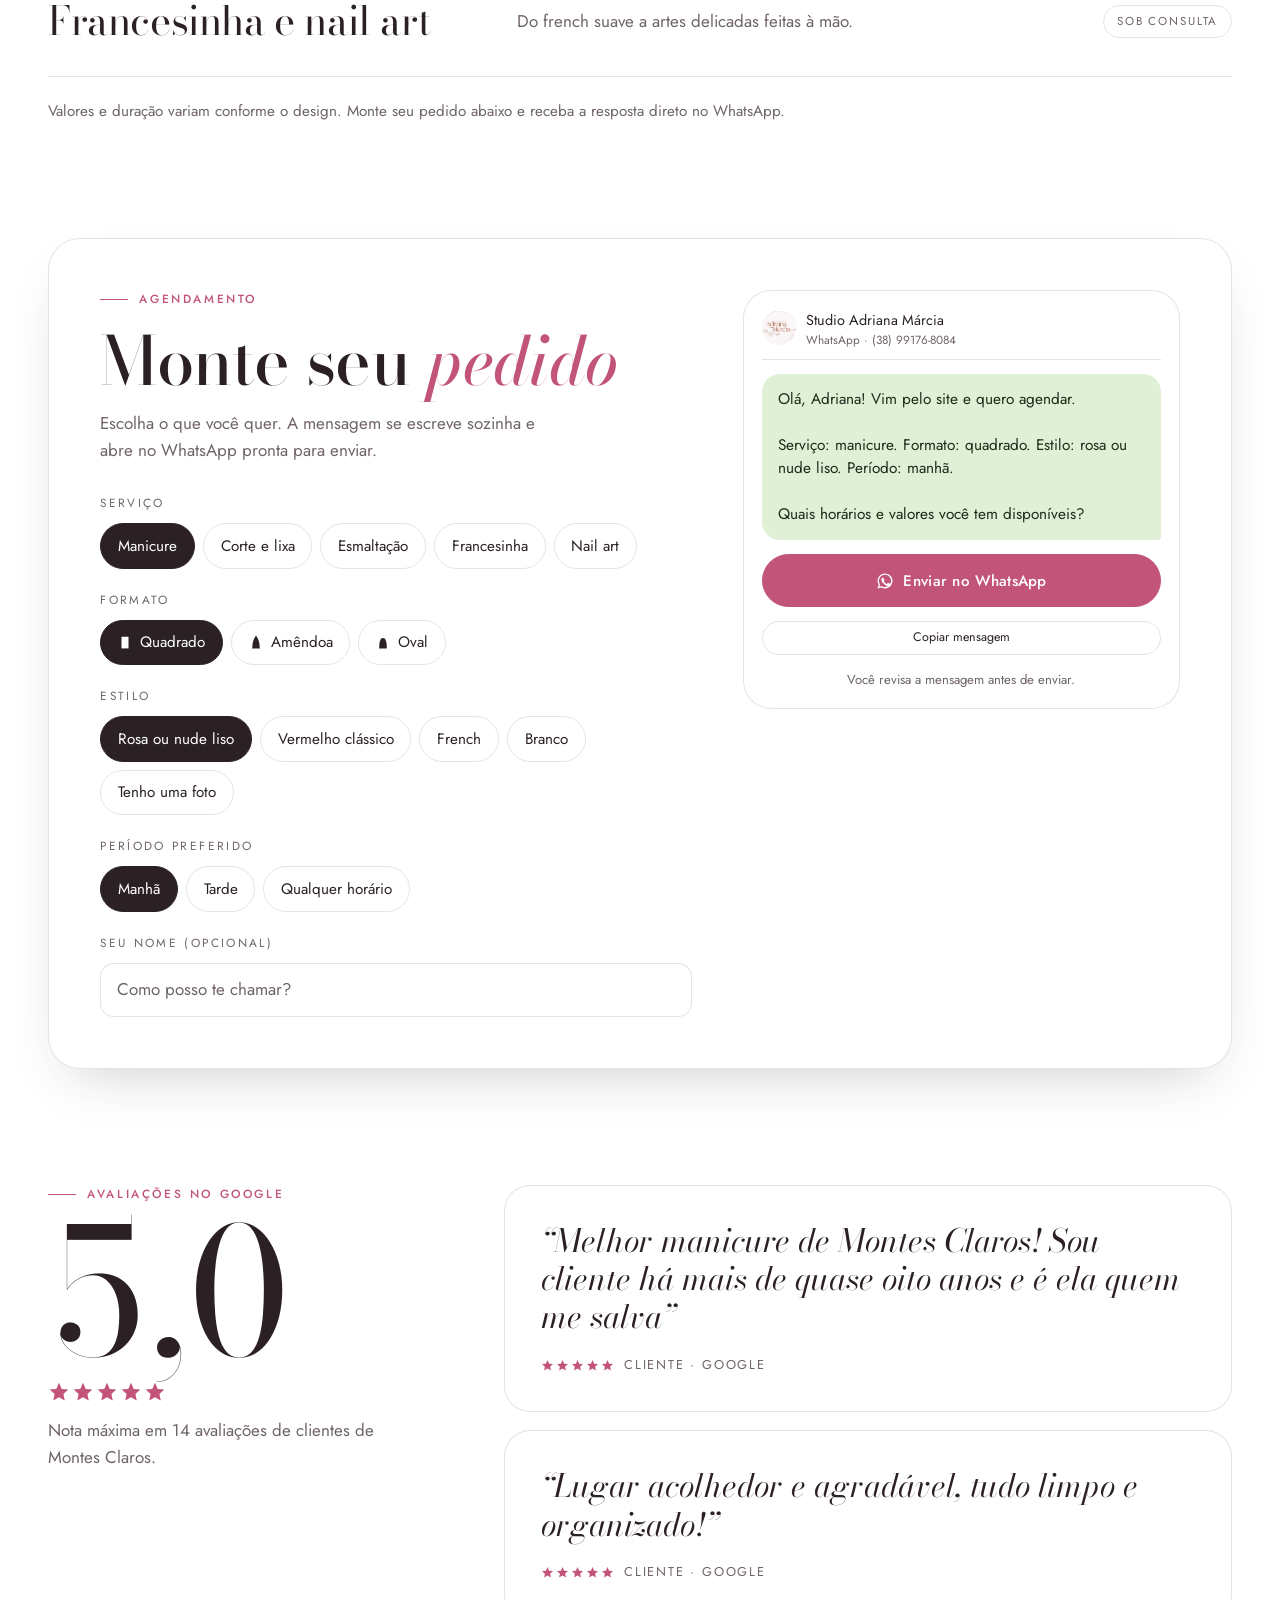
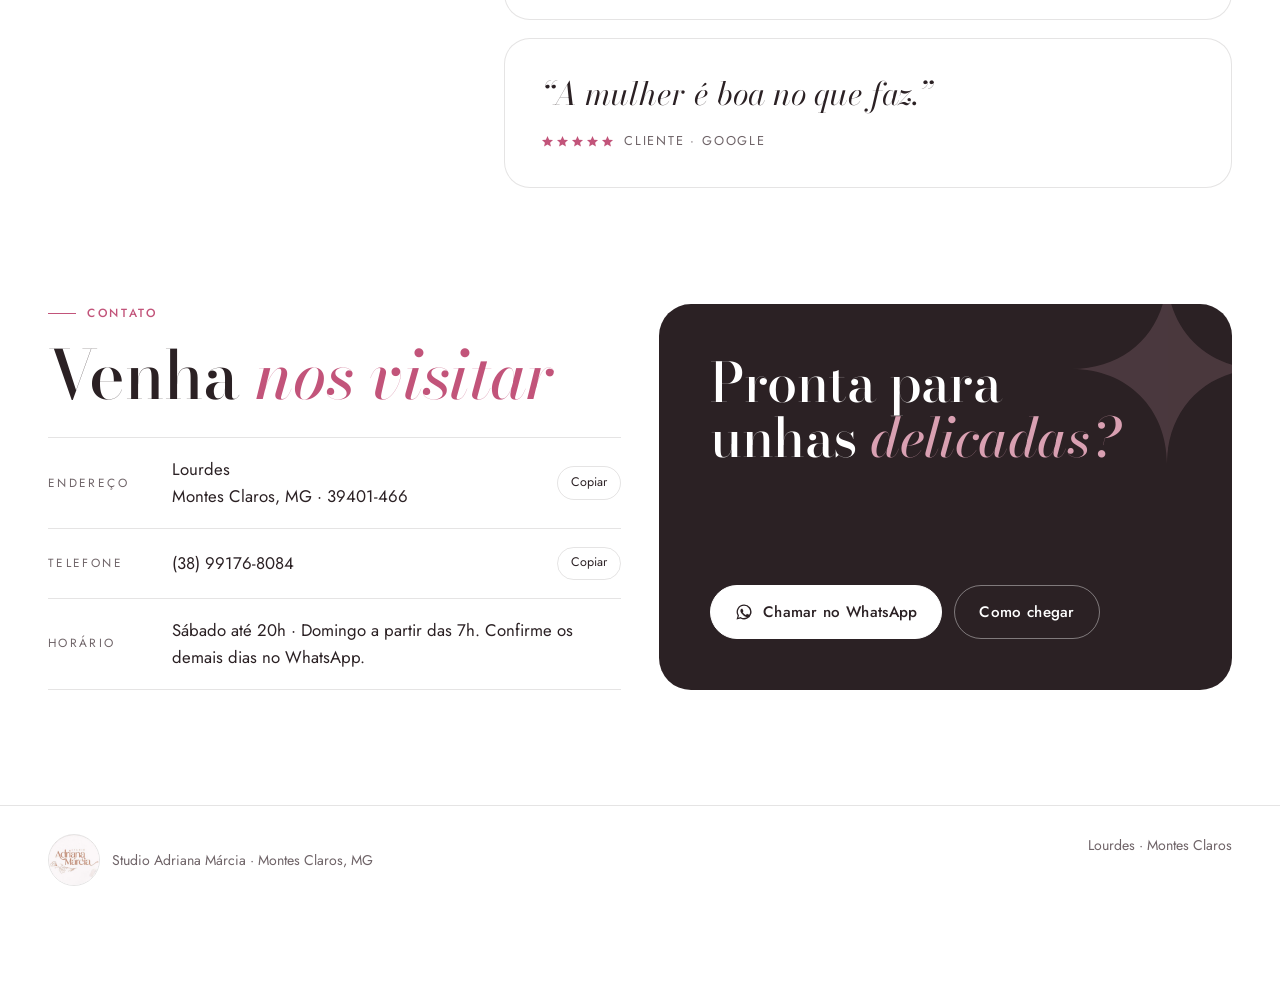
==== commit dcc2a125: "Adriana Márcia: fundo branco, rosa só como destaque Co-Authored-By: Claude Sonnet 5.5 <noreply@anthr" ====
--- a/adriana-marcia/index.html
+++ b/adriana-marcia/index.html
@@ -12,35 +12,35 @@
 <style>
 /* Layout concept: vitrine editorial em tons de nude e ouro. Hero tipografico com retrato em formato amendoa (o formato das unhas), faixa em movimento, galeria, montador de pedido que abre o WhatsApp, avaliacoes reais e contato. */
 :root{
-  --bg:#FFF9F9;
-  --bg-2:#FBE9EC;
+  --bg:#FFFFFF;
+  --bg-2:#F8F4F5;
   --card:#FFFFFF;
-  --ink:#4A2A33;
-  --muted:#84606A;
-  --gold:#A64B67;
-  --gold-soft:#C98770;
-  --red:#C2547A;
-  --line:rgba(74,42,51,.14);--ga:#A64B67;--gb:#E58BA6;
+  --ink:#2B2124;
+  --muted:#6F6468;
+  --gold:#C2547A;
+  --gold-soft:#D9A0B2;
+  --red:#D6406F;
+  --line:rgba(43,33,36,.12);--ga:#C2547A;--gb:#EE8FAD;
   --bubble:#DFF0D6;
   --bubble-ink:#1F2A1B;
-  --shadow:0 24px 60px -28px rgba(74,42,51,.35);
+  --shadow:0 24px 60px -28px rgba(43,33,36,.28);
   --f-display:'Bodoni Moda','Didot','Bodoni 72',Georgia,serif;
   --f-body:'Jost','Helvetica Neue',Arial,sans-serif;
   --gutter:clamp(16px,4vw,48px);
 }
 @media (prefers-color-scheme:dark){
   :root:not([data-theme="light"]){
-    --bg:#24151A;--bg-2:#301D23;--card:#3A242B;--ink:#FFF3F4;--muted:#D9B9C0;
-    --gold:#F0A8BD;--gold-soft:#D79B84;--red:#F08BA8;--line:rgba(255,243,244,.16);--ga:#F7C0CF;--gb:#F08BA8;
-    --bubble:#274230;--bubble-ink:#E7F4E4;--shadow:0 24px 60px -28px rgba(0,0,0,.8);
-    color-scheme:dark;
+    --bg:#FFFFFF;--bg-2:#F8F4F5;--card:#FFFFFF;--ink:#2B2124;--muted:#6F6468;
+    --gold:#C2547A;--gold-soft:#D9A0B2;--red:#D6406F;--line:rgba(43,33,36,.12);--ga:#C2547A;--gb:#EE8FAD;
+    --bubble:#DFF0D6;--bubble-ink:#1F2A1B;--shadow:0 24px 60px -28px rgba(43,33,36,.28);
+    color-scheme:light;
   }
 }
 :root[data-theme="dark"]{
-  --bg:#24151A;--bg-2:#301D23;--card:#3A242B;--ink:#FFF3F4;--muted:#D9B9C0;
-  --gold:#F0A8BD;--gold-soft:#D79B84;--red:#F08BA8;--line:rgba(255,243,244,.16);--ga:#F7C0CF;--gb:#F08BA8;
-  --bubble:#274230;--bubble-ink:#E7F4E4;--shadow:0 24px 60px -28px rgba(0,0,0,.8);
-  color-scheme:dark;
+  --bg:#FFFFFF;--bg-2:#F8F4F5;--card:#FFFFFF;--ink:#2B2124;--muted:#6F6468;
+  --gold:#C2547A;--gold-soft:#D9A0B2;--red:#D6406F;--line:rgba(43,33,36,.12);--ga:#C2547A;--gb:#EE8FAD;
+  --bubble:#DFF0D6;--bubble-ink:#1F2A1B;--shadow:0 24px 60px -28px rgba(43,33,36,.28);
+  color-scheme:light;
 }
 
 *{box-sizing:border-box}
@@ -89,8 +89,8 @@
 .btn.ghost{background:transparent;color:var(--ink)}
 .btn.ghost:hover{background:var(--ink);color:var(--bg)}
 .btn.gold{background:var(--gold);border-color:var(--gold);color:#fff}
-:root[data-theme="dark"] .btn.gold{color:#201313}
-@media (prefers-color-scheme:dark){:root:not([data-theme="light"]) .btn.gold{color:#201313}}
+:root[data-theme="dark"] .btn.gold{color:#fff}
+@media (prefers-color-scheme:dark){:root:not([data-theme="light"]) .btn.gold{color:#fff}}
 .btn svg{width:18px;height:18px;fill:currentColor}
 @media (max-width:760px){nav{display:none}}
 
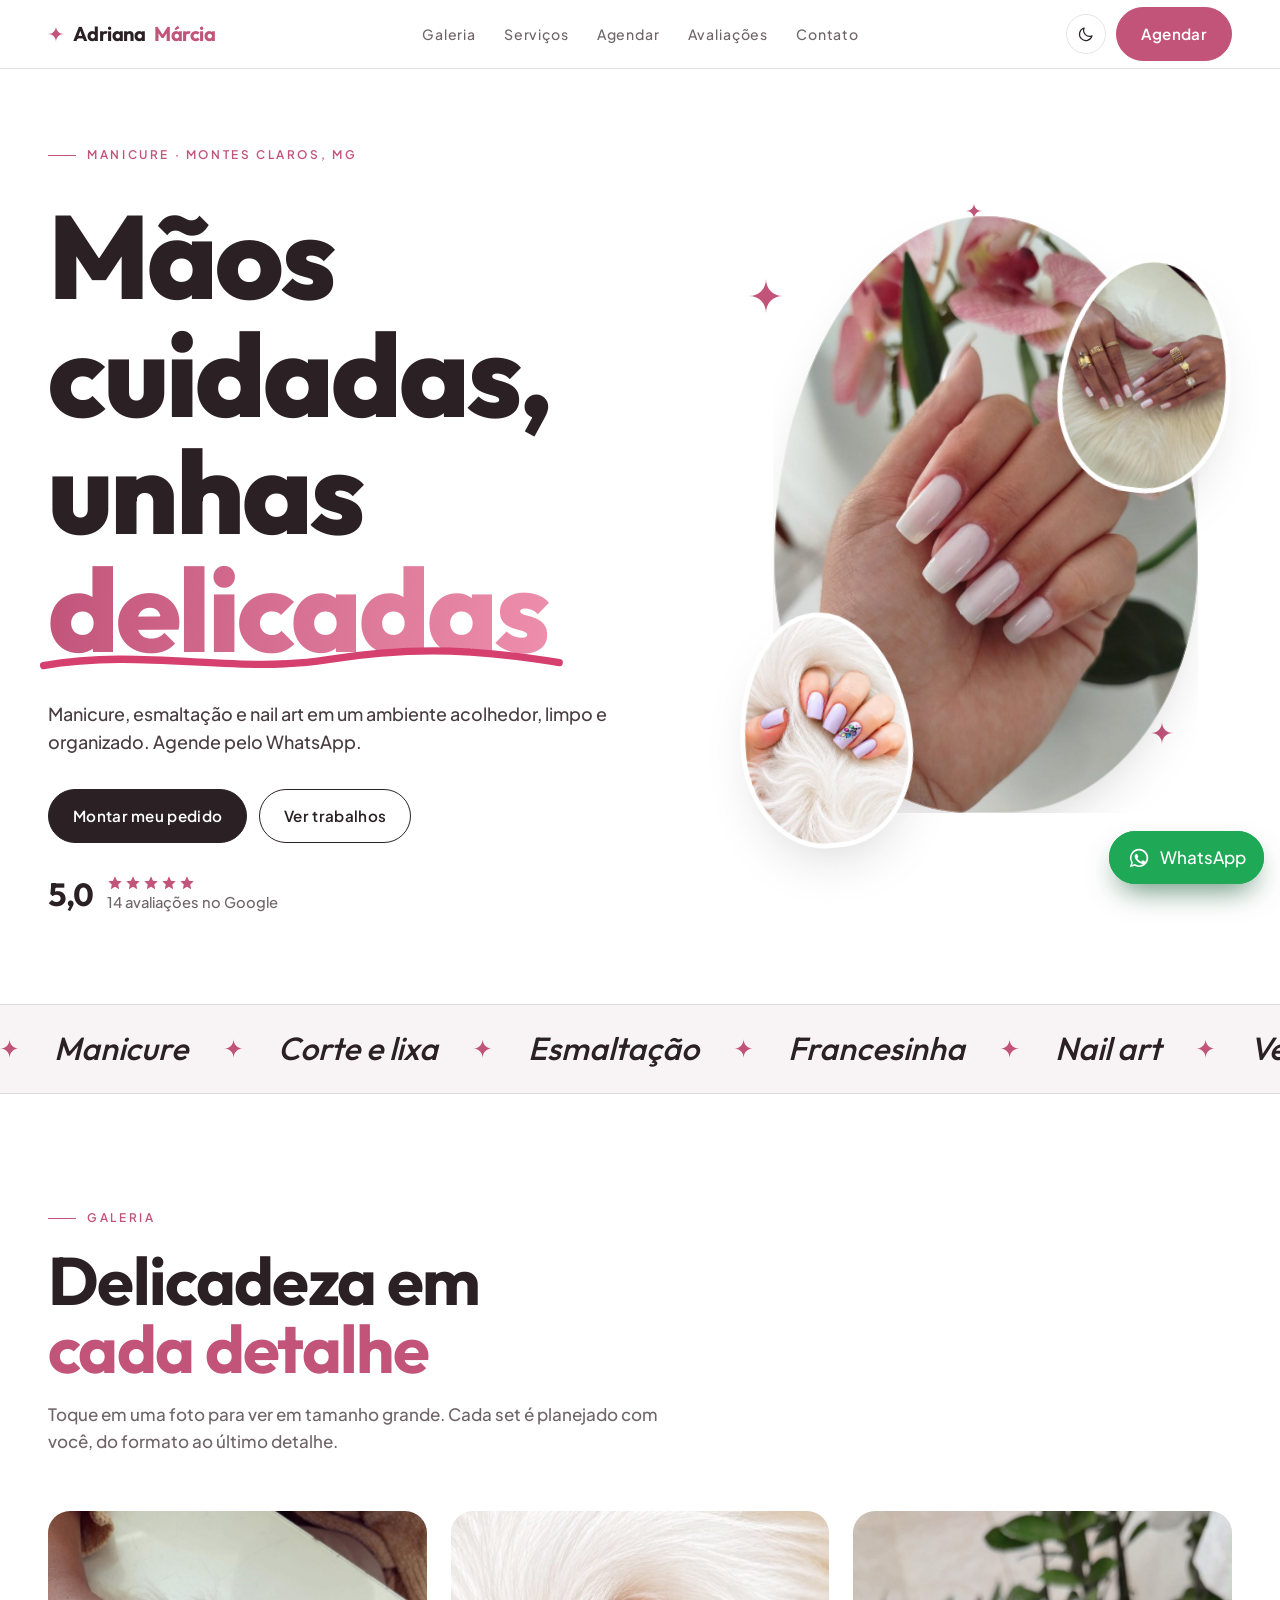
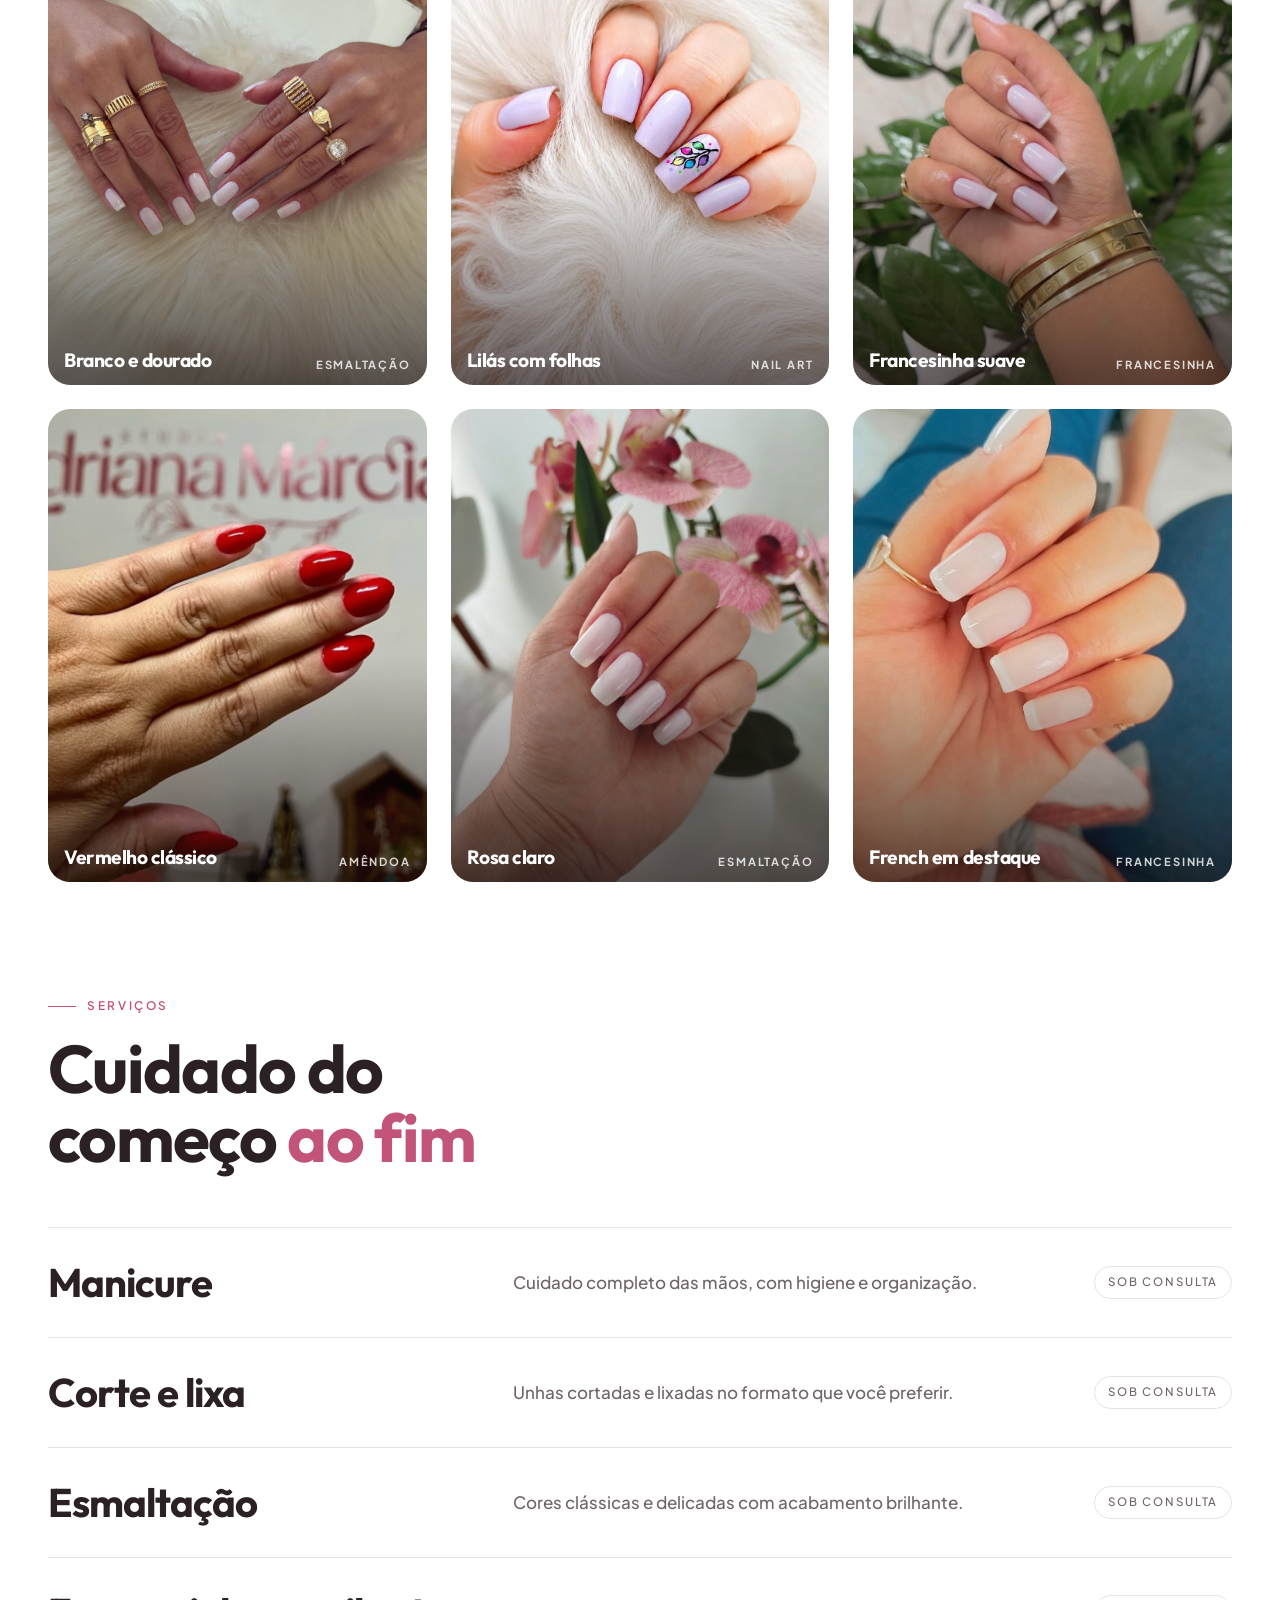
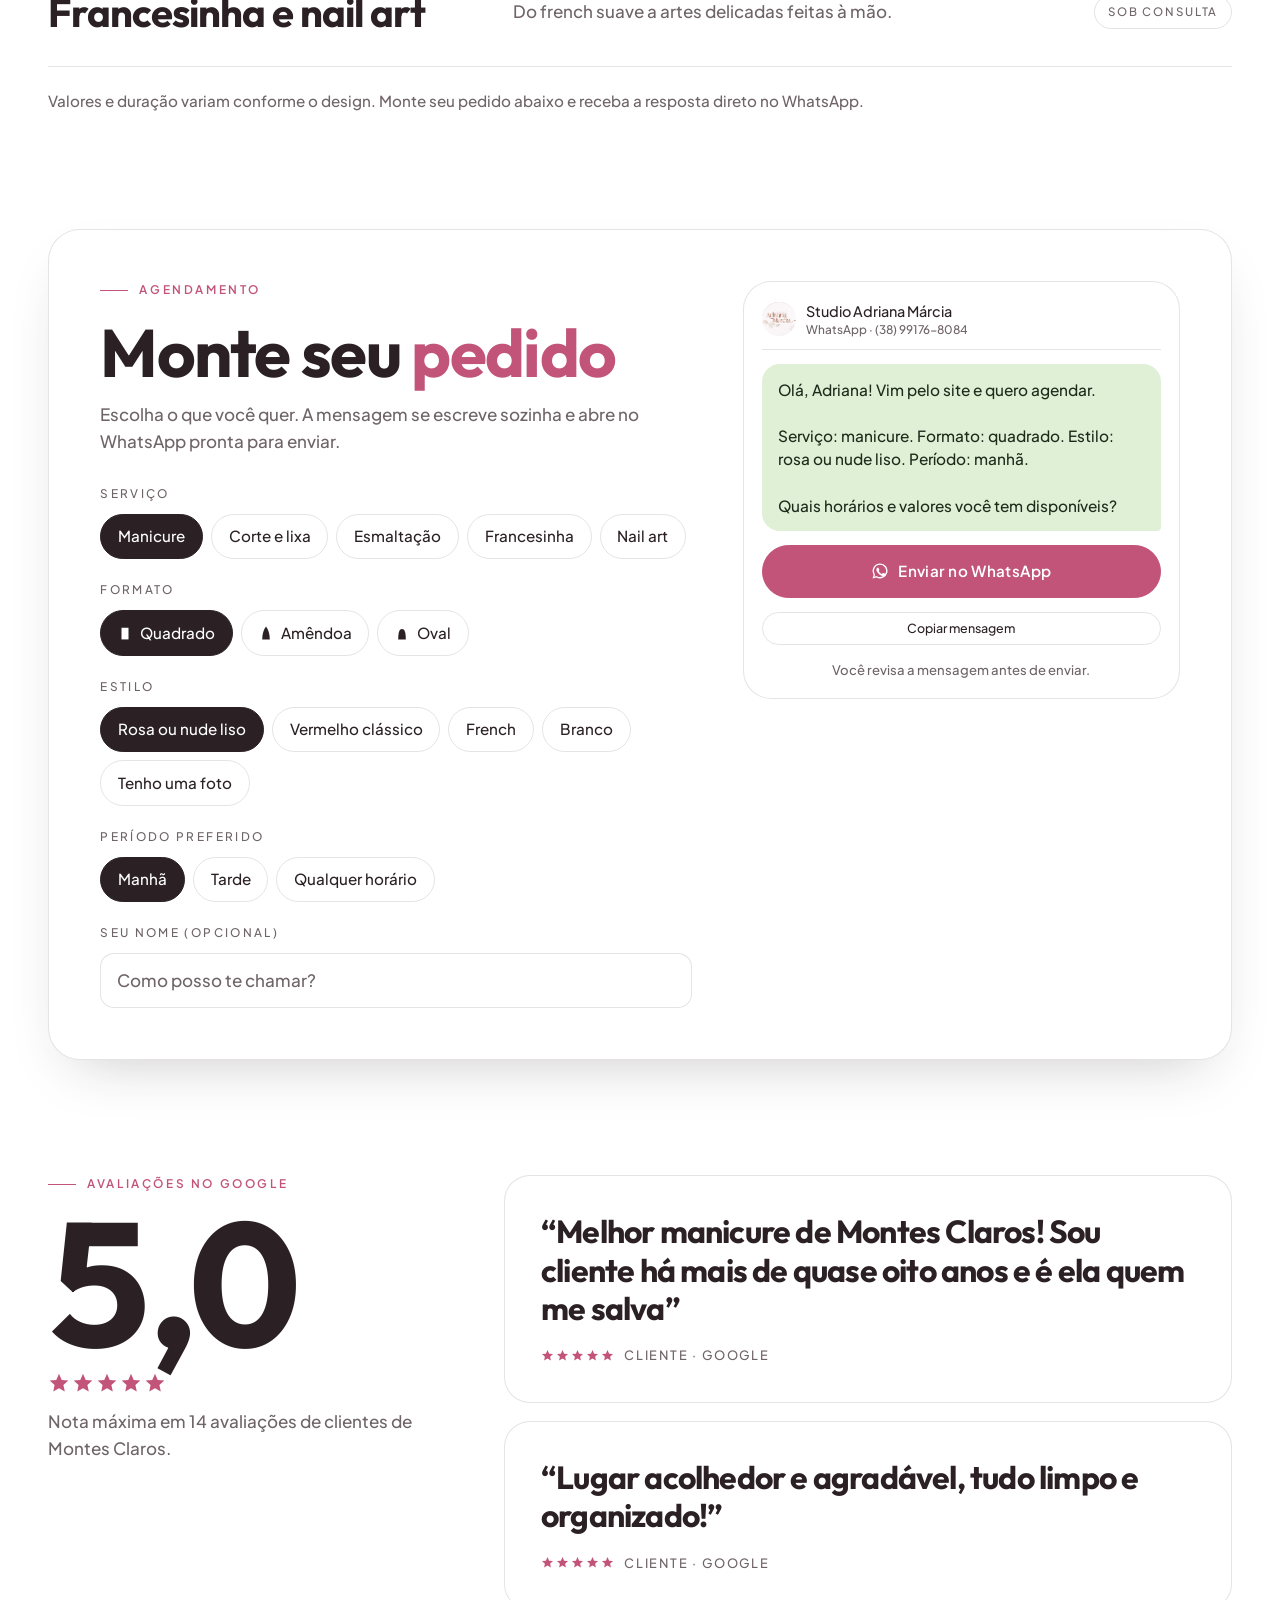
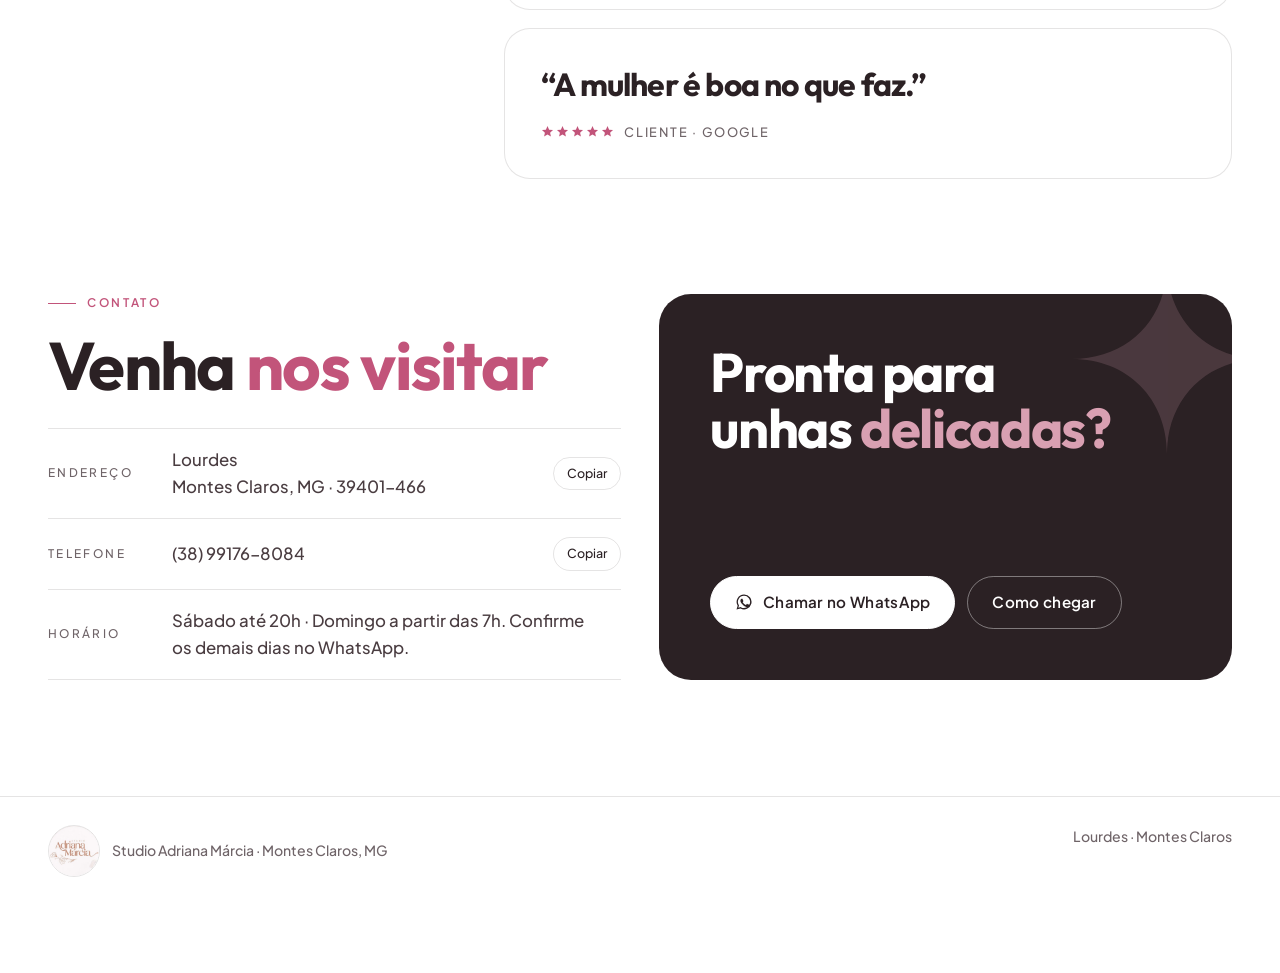
==== commit 45e2064f: "Adriana Márcia: fonte moderna e mais grossa Co-Authored-By: Claude Sonnet 5.5 <noreply@anthropic.com" ====
--- a/adriana-marcia/index.html
+++ b/adriana-marcia/index.html
@@ -8,7 +8,7 @@
 <title>Studio Adriana Márcia</title>
 <link rel="preconnect" href="https://fonts.googleapis.com">
 <link rel="preconnect" href="https://fonts.gstatic.com" crossorigin>
-<link rel="stylesheet" href="https://fonts.googleapis.com/css2?family=Bodoni+Moda:ital,opsz,wght@0,6..96,400..700;1,6..96,400..700&family=Jost:wght@300..600&display=swap">
+<link rel="stylesheet" href="https://fonts.googleapis.com/css2?family=Outfit:wght@400..800&family=Plus+Jakarta+Sans:wght@400..700&display=swap">
 <style>
 /* Layout concept: vitrine editorial em tons de nude e ouro. Hero tipografico com retrato em formato amendoa (o formato das unhas), faixa em movimento, galeria, montador de pedido que abre o WhatsApp, avaliacoes reais e contato. */
 :root{
@@ -24,8 +24,8 @@
   --bubble:#DFF0D6;
   --bubble-ink:#1F2A1B;
   --shadow:0 24px 60px -28px rgba(43,33,36,.28);
-  --f-display:'Bodoni Moda','Didot','Bodoni 72',Georgia,serif;
-  --f-body:'Jost','Helvetica Neue',Arial,sans-serif;
+  --f-display:'Outfit','Helvetica Neue',Arial,sans-serif;
+  --f-body:'Plus Jakarta Sans','Helvetica Neue',Arial,sans-serif;
   --gutter:clamp(16px,4vw,48px);
 }
 @media (prefers-color-scheme:dark){
@@ -333,6 +333,13 @@
   .track{animation:none}
   h1 em path{stroke-dashoffset:0}
 }
+
+body{font-weight:500;color:var(--ink)}
+h1,h2,h3,.brand,.proof b,.score b,.row h3,.tile .cap,.q blockquote,.marquee span,.tile.insta h3,.tile.learn h3{font-weight:700!important;font-style:normal!important;letter-spacing:-.025em}
+h1{font-weight:800!important;line-height:1}
+h1 em,h2 em,.brand i,.marquee em,.q blockquote{font-style:normal!important}
+.eyebrow,.btn,.nav a{font-weight:600}
+p,dd,.lede{color:#4a3d41}
 </style>
 
 </head>
